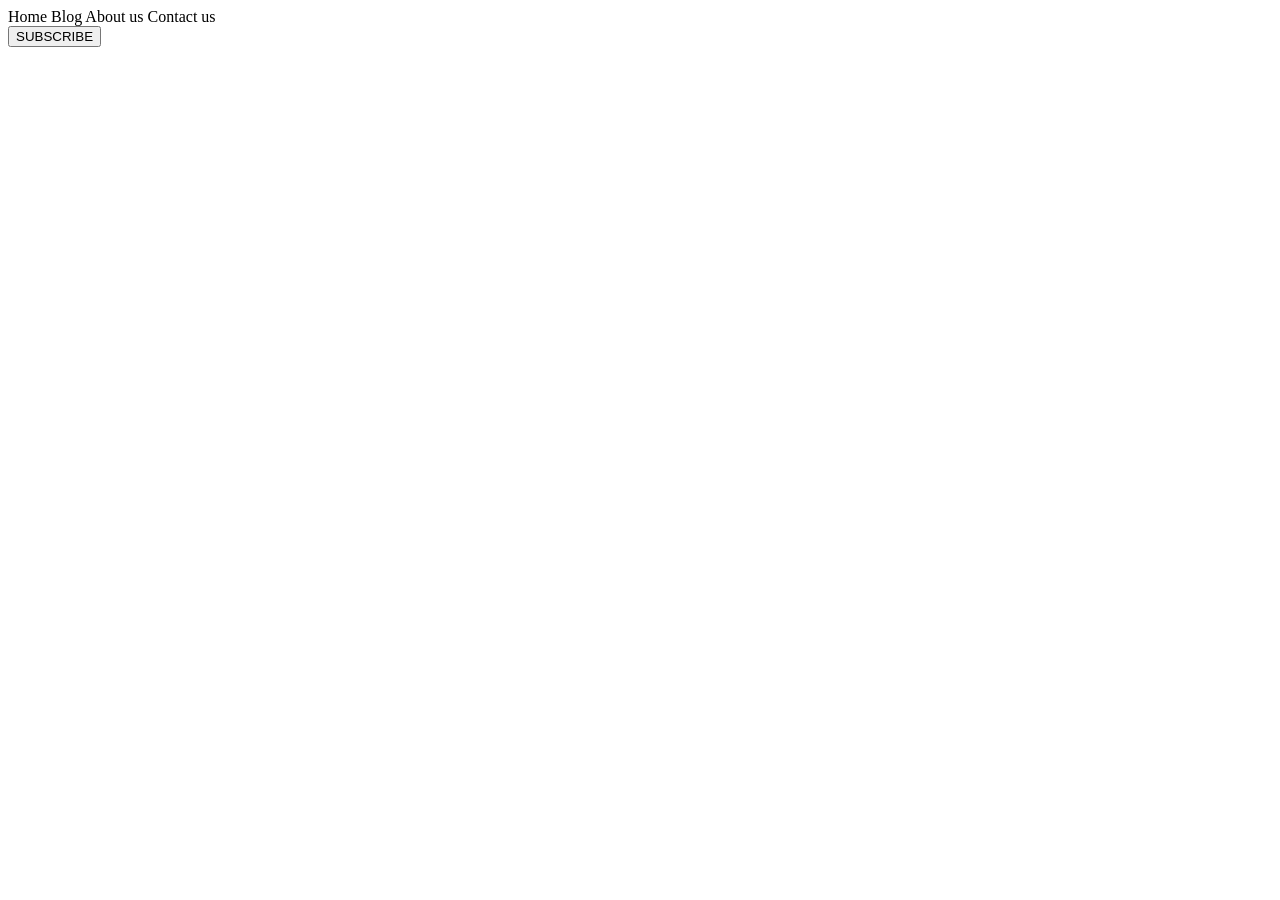
==== index.html @ b39f60d1 "add header" ====
<!DOCTYPE html>
<html lang="en">
<head>
    <meta charset="UTF-8">
    <meta name="viewport" content="width=device-width, initial-scale=1.0">
    <title>STORE</title>
    <link rel="stylesheet" href="css/style.css">
    <link rel="preconnect" href="https://fonts.googleapis.com">
    <link rel="preconnect" href="https://fonts.gstatic.com" crossorigin>
    <link href="https://fonts.googleapis.com/css2?family=Inter:ital,opsz,wght@0,14..32,100..900;1,14..32,100..900&family=Jost:ital,wght@0,100..900;1,100..900&display=swap" rel="stylesheet">

    <link rel="preconnect" href="https://fonts.googleapis.com">
<link rel="preconnect" href="https://fonts.gstatic.com" crossorigin>
<link href="https://fonts.googleapis.com/css2?family=Inter:ital,opsz,wght@0,14..32,100..900;1,14..32,100..900&family=Jost:ital,wght@0,100..900;1,100..900&family=Sen:wght@400..800&display=swap" rel="stylesheet">
</head>
<body>
    <div class="container">
        <div class="header">
            <a class="logo"></a>
            <div class="link-list">
                <a class="Home">Home</a>
                <a class="Blog">Blog</a>
                <a class="about-US">About us</a>
                <a class="Contact-US">Contact us</a>
            </div>
            <button class="btn_subscribe">SUBSCRIBE</button>
        </div>
    </div>
</body>
</html>
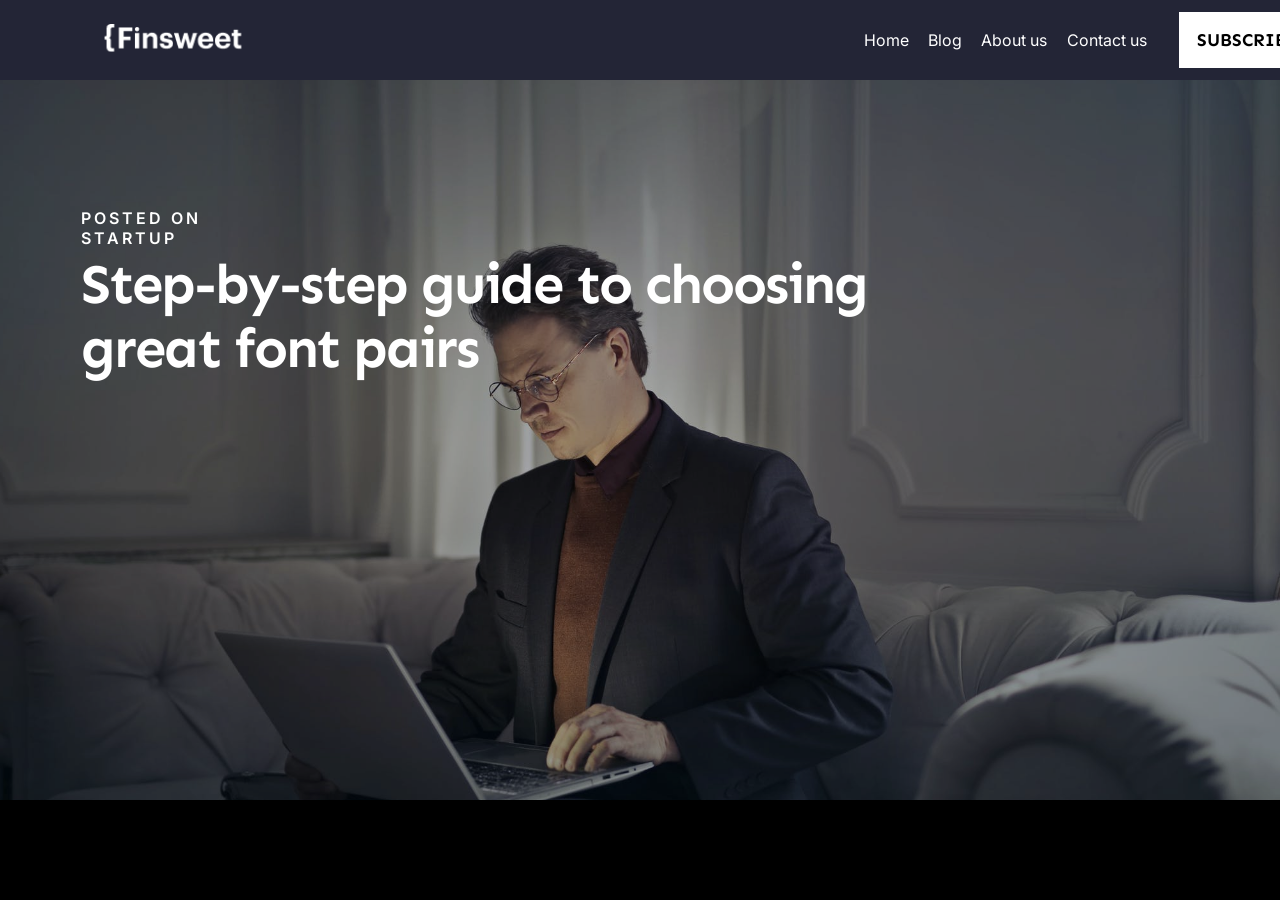
==== commit f8d4faef: "correct hero info" ====
--- a/index.html
+++ b/index.html
@@ -7,23 +7,34 @@
     <link rel="stylesheet" href="css/style.css">
     <link rel="preconnect" href="https://fonts.googleapis.com">
     <link rel="preconnect" href="https://fonts.gstatic.com" crossorigin>
-    <link href="https://fonts.googleapis.com/css2?family=Inter:ital,opsz,wght@0,14..32,100..900;1,14..32,100..900&family=Jost:ital,wght@0,100..900;1,100..900&display=swap" rel="stylesheet">
+    <link href="https://fonts.googleapis.com/css2?family=Inter:ital,opsz,wght@0,14..32,100..900;1,14..32,100..900&family=Jost:ital,wght@0,100..900;1,100..900&display=swap&family=Sen:wght@400..800&display=swap"" rel="stylesheet">
 
     <link rel="preconnect" href="https://fonts.googleapis.com">
 <link rel="preconnect" href="https://fonts.gstatic.com" crossorigin>
-<link href="https://fonts.googleapis.com/css2?family=Inter:ital,opsz,wght@0,14..32,100..900;1,14..32,100..900&family=Jost:ital,wght@0,100..900;1,100..900&family=Sen:wght@400..800&display=swap" rel="stylesheet">
 </head>
 <body>
     <div class="container">
         <div class="header">
-            <a class="logo"></a>
-            <div class="link-list">
+            <div class="logo">
+                <svg width="140" height="28.35" xmlns="http://www.w3.org/2000/svg">
+                    <image href="logo/Logo.png" x="0" y="0" width="140" height="28.35" />
+                </svg>
+            </div>
+            <nav class="link-list">
                 <a class="Home">Home</a>
                 <a class="Blog">Blog</a>
                 <a class="about-US">About us</a>
                 <a class="Contact-US">Contact us</a>
+            </nav>
+            <button class="btn_subscribe">SUBSCRIBE</button>
+        </div>
+
+        <div class="phone_hero_info">
+            <img src="logo/6da6c3e50ef0427f95f95d6c279b57dcfb8178ef.png" alt="Hero Image">
+            <div class="hero">
+                <span class="posted_on_startup">Posted on startup</span>
+                <h1 class="Step-by-step">Step-by-step guide to choosing <br>great font pairs</h1>
             </div>
-            <button class="btn_subscribe">SUBSCRIBE</button>
         </div>
     </div>
 </body>
--- a/css/style.css
+++ b/css/style.css
@@ -0,0 +1,137 @@
+body {
+    position: relative;
+    margin: 0;
+    background-color: black;
+}
+
+.container {
+    display: flex;
+    justify-content: center; 
+    align-items: center;  
+    flex-direction: column;
+}
+.header {
+    width: 100%;        
+    max-width: 1440px;   
+    height: 80px;
+    background-color: #232536;
+    display: flex;
+    justify-content: space-between; 
+    align-items: center;
+    padding: 0 20px;
+    box-sizing: border-box;
+}
+
+.link-list {
+    margin-left: 621px;
+    display: flex;       
+    align-items: center;
+}
+
+.link-list a {
+
+    color: white;
+    text-decoration: none;
+    margin-right: 1.5vw;
+    white-space: nowrap;
+
+    font-family: Inter, sans-serif;
+    font-weight: 400;
+    font-size: 16px;
+    line-height: 28px;
+    letter-spacing: 0px;
+    vertical-align: middle;
+
+}
+
+.link-list a:last-child {
+    margin-right: 32px; 
+}
+
+.btn_subscribe {
+    width: 179px;
+    height: 56px;
+    padding-top: 16px;
+    padding-right: 48px;
+    padding-bottom: 16px;
+    padding-left: 48px;
+    margin-right: 80px ;
+    
+    font-family: "Sen";
+    font-weight: 700;
+    font-size: 18px;
+    line-height: 24px;
+    letter-spacing: 0px;
+    vertical-align: middle;
+
+    background-color: #FFFFFF;
+    border: 0px;
+    box-sizing: border-box;
+
+    display: flex;
+    align-items: center;
+    justify-content: center;
+    padding: 0.5em 1em;   /* Относительные отступы */
+}
+
+.logo {
+    margin-left: 83px;
+}
+
+.phone_hero_info {
+    width: 100%;
+    max-width: 1440px;
+    height: 720px;       
+    position: relative;
+}
+
+.phone_hero_info img {
+    width: 100%;
+    height: 100%;
+    object-fit: cover;
+    transform: scaleX(-1);
+    filter: brightness(0.7);
+}
+
+.hero {
+    position: absolute;
+    top: 0;
+    left: 0;
+    width: 100%;
+    height: 100%;
+}
+
+.posted_on_startup {
+    font-family: Inter, sans-serif;
+    color: white;
+    font-size: 24px;
+    margin-left: 81px;
+    position: absolute;
+    top: 128px;
+    height: 20px;
+    width: 222px;
+
+    font-family: Inter;
+    font-weight: 600;
+    font-size: 16px;
+    line-height: 20px;
+    letter-spacing: 3px;
+    text-transform: uppercase;
+
+}
+
+.Step-by-step {
+    font-family: Sen, sans-serif;
+    font-weight: 700;
+    font-size: 56px;
+    line-height: 64px;
+    letter-spacing: -2px;    
+    color: #FFFFFF;
+    width: 803px;
+    height: 128px;
+    
+    position: absolute;
+    margin-top: 172px;
+    left: 81px;
+
+}
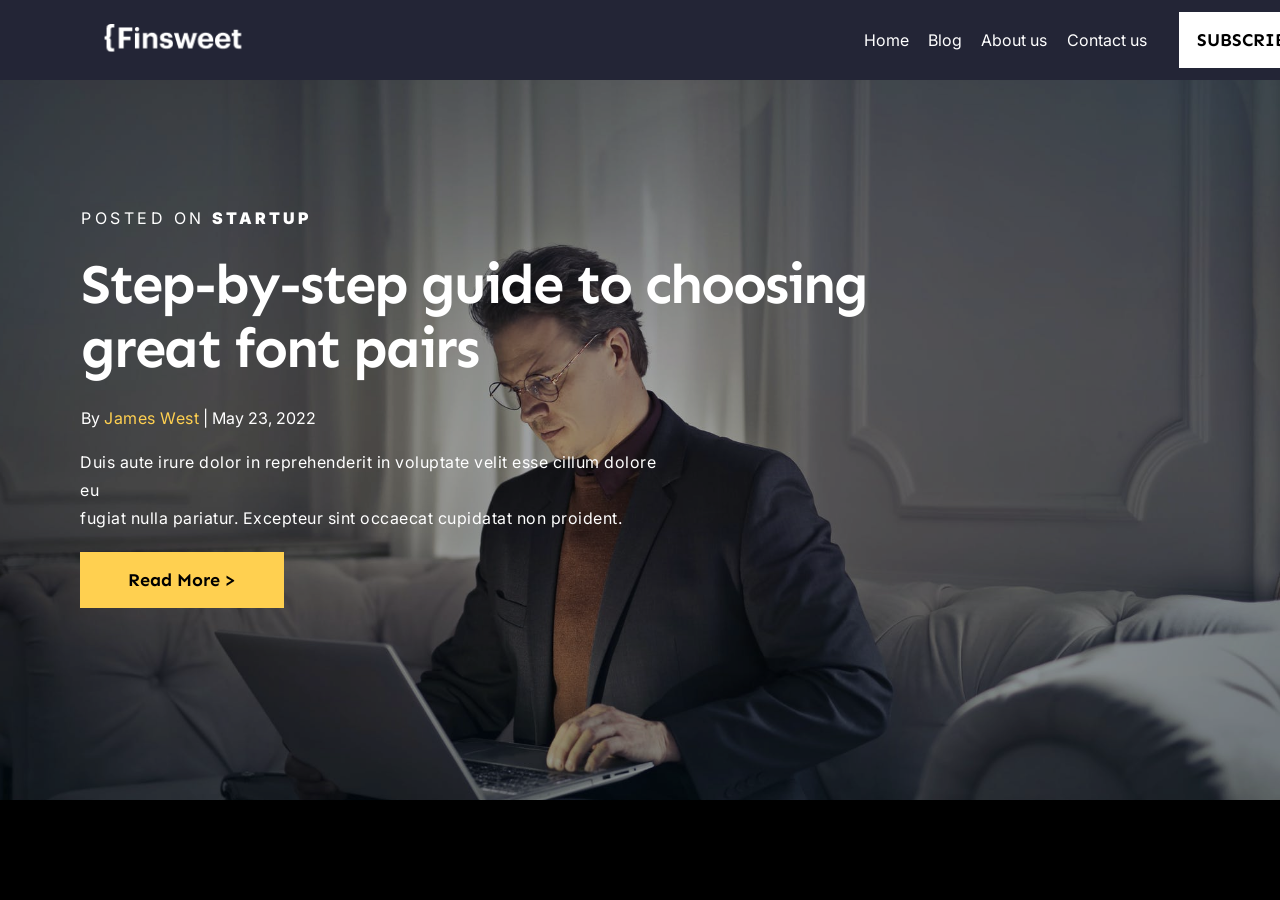
==== commit 12dc5ad6: "done phone_hero_info" ====
--- a/index.html
+++ b/index.html
@@ -32,8 +32,11 @@
         <div class="phone_hero_info">
             <img src="logo/6da6c3e50ef0427f95f95d6c279b57dcfb8178ef.png" alt="Hero Image">
             <div class="hero">
-                <span class="posted_on_startup">Posted on startup</span>
+                <span class="posted_on_startup">Posted on <span class="startup">startup</span></span>
                 <h1 class="Step-by-step">Step-by-step guide to choosing <br>great font pairs</h1>
+                <span class="by_james">By <span class="West">James West</span>   |   May 23, 2022 </span>
+                <span class="Duis">Duis aute irure dolor in reprehenderit in voluptate velit esse cillum dolore eu<br> fugiat nulla pariatur. Excepteur sint occaecat cupidatat non proident.</span>
+                <buttone class="read_more">Read More ></button>
             </div>
         </div>
     </div>
--- a/css/style.css
+++ b/css/style.css
@@ -109,15 +109,14 @@
     position: absolute;
     top: 128px;
     height: 20px;
-    width: 222px;
-
-    font-family: Inter;
-    font-weight: 600;
+    width: 250px;
+
+    font-family: Inter;
+    font-weight: 400;
     font-size: 16px;
     line-height: 20px;
-    letter-spacing: 3px;
+    letter-spacing: 3.5px;
     text-transform: uppercase;
-
 }
 
 .Step-by-step {
@@ -133,5 +132,77 @@
     position: absolute;
     margin-top: 172px;
     left: 81px;
-
-}+}
+
+.by_james {
+    color:#FFFFFF;
+    position: absolute;
+    width: 243px;
+    height: 28px;
+    margin-top: 324px; 
+    left: 81px;
+
+    font-family: Inter;
+    font-weight: 400;
+    font-size: 16px;
+    line-height: 28px;
+    letter-spacing: 0px;
+}
+
+.Duis {
+    color: #FFFFFF;
+    position: absolute;
+    width: 599px;
+    height: 56px;
+    margin-top: 368px;
+    left: 80px;
+
+    font-family: Inter, sans-serif;
+    font-weight: 400;
+    font-size: 16px;
+    line-height: 28px;
+    letter-spacing: 0.5px;
+}
+
+.West {
+    color: #FFD050;
+    font-family: Inter;
+    font-weight: 400;
+    font-size: 16px;
+    line-height: 28px;
+    letter-spacing: 0px;
+    letter-spacing: 0.5px;
+}
+
+.startup {
+    font-family: Inter;
+    font-weight: 900;
+    font-size: 16px;
+    line-height: 20px;
+    letter-spacing: 3px;
+    text-transform: uppercase;
+
+}
+
+.read_more {
+    background-color: #FFD050;
+    position: absolute;
+    width: 204;
+    height: 56;
+    margin-top: 472px;
+    left: 80px;
+    padding-top: 16px;
+    padding-right: 48px;
+    padding-bottom: 16px;
+    padding-left: 48px;
+    gap: 12px;
+
+    font-family: Sen;
+     font-weight: 700;
+    font-size: 18px;
+    line-height: 24px;
+    letter-spacing: 0px;
+    vertical-align: middle;
+
+}
+
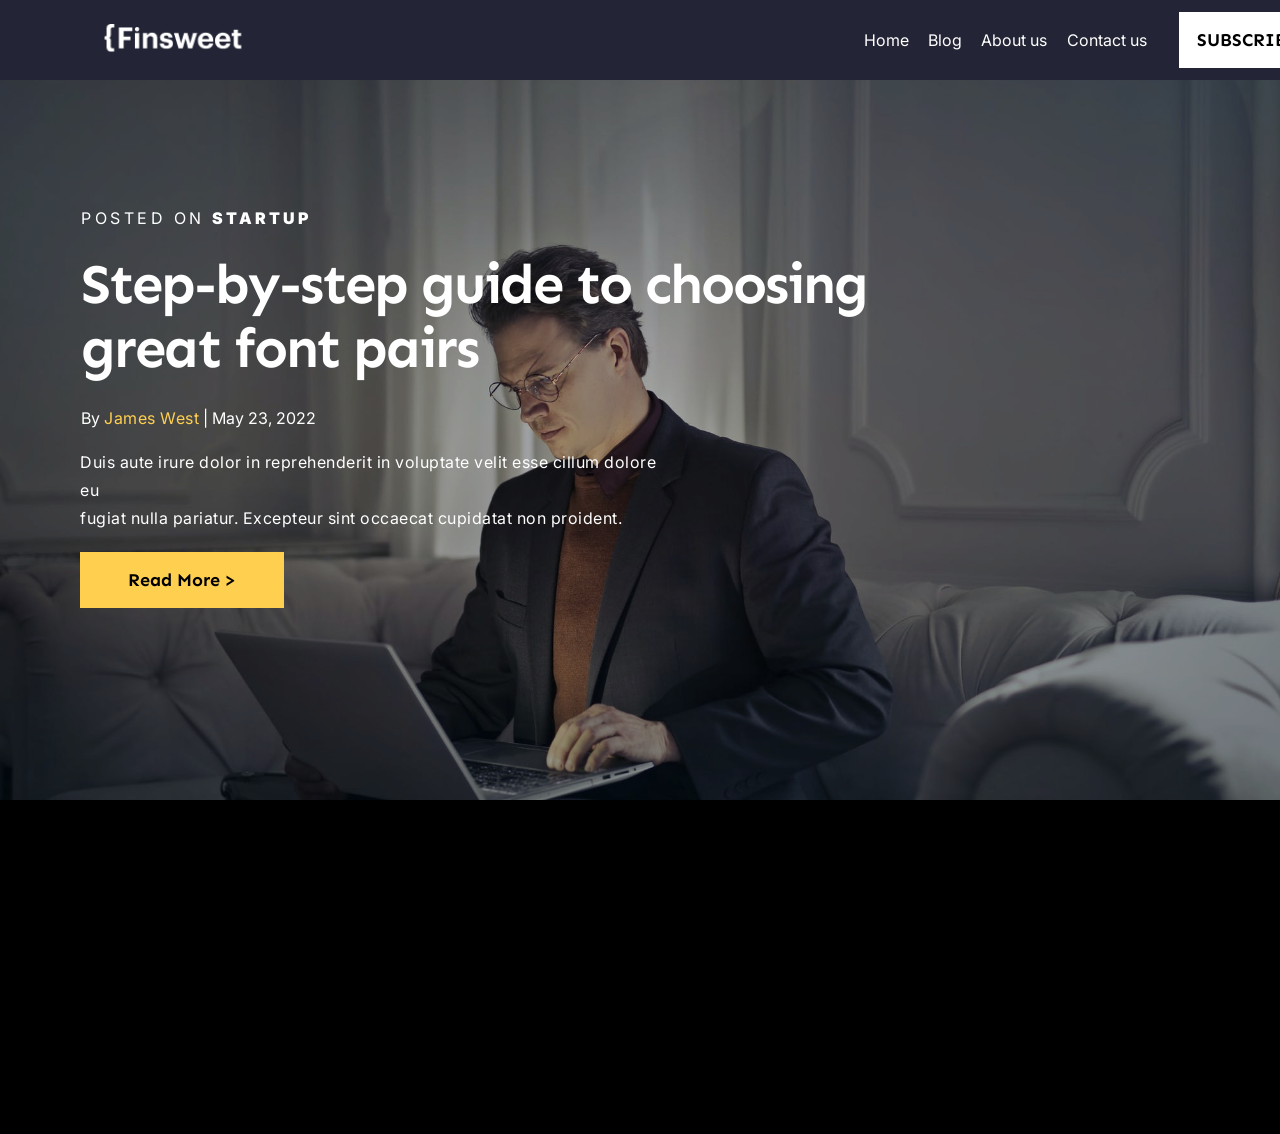
==== commit a03950e6: "add featured posts&about us" ====
--- a/index.html
+++ b/index.html
@@ -39,6 +39,80 @@
                 <buttone class="read_more">Read More ></button>
             </div>
         </div>
+
+        <div class="Featured_Posts">
+                <span class="Featured_Post_text">Featured Post</span>
+            <div class="Featured_Post">
+                    <div class="post_wrapper">
+                        <img src="https://cdn.corenexis.com/i/d/ma6/lPBelS.png?token=943c51eca39029cbfba02bd855ce7009" alt="">
+                        <span class="by_john">By <span class="John">John Doe</span> |  May 23, 2022</span>
+                        <span class="lorem"> Lorem ipsum dolor sit amet, consectetur adipiscing elit, sed do eiusmod tempor. </span>
+                        <span class="Duis_aute">Duis aute irure dolor in reprehenderit in voluptate velit esse cillum dolore eu fugiat nulla pariatur. Excepteur sint occaecat cupidatat non proident.</span>
+                        <buttone class="read_more1">Read More ></button>
+                    </div>
+            </div>
+            <div class="All_Posts">
+                <span class="All_Post1">All Posts</span>
+                <span class="view_all">View All</span>
+                <div class="item">
+                    <span class="by_john_deo">By <span class="John_deo">John Deo</span>   l   Aug 23, 2021 </span>
+                    <span class="John_deo_info">8 Figma design systems that you can download for free today.</span>
+                </div>
+                <div class="item1">
+                    <span class="by_john_deo">By <span class="John_deo">John Deo</span>   l   Aug 23, 2021 </span>
+                    <span class="John_deo_info">8 Figma design systems that you can download for free today.</span>
+                </div>
+                <div class="item2">
+                    <span class="by_john_deo">By <span class="John_deo">John Deo</span>   l   Aug 23, 2021 </span>
+                    <span class="John_deo_info">8 Figma design systems that you can download for free today.</span>
+                </div>
+                <div class="item3">
+                    <span class="by_john_deo">By <span class="John_deo">John Deo</span>   l   Aug 23, 2021 </span>
+                    <span class="John_deo_info">8 Figma design systems that you can download for free today.</span>
+                </div>
+            </div>
+        </div>
+
+        <div class="About_us_our_mission">
+            <div class="box_info">
+                <div class="shape"></div>
+                <div class="shape1"></div>
+                <div class="background">
+                    <div class="about-us">
+                        <p class="about_us_info">ABOUT US</p>
+                        <span class="more_info_about">We are a community of content writers who share their learnings</span>
+                        <span class="info_about">Lorem ipsum dolor sit amet, consectetur adipiscing elit, sed do eiusmod tempor incididunt ut labore et dolore magna aliqua.</span>
+                        <span class="read_us">Read More ></span>
+                    </div>
+                    <div class="our_mission">
+                        <p class="our_mission_info">Our mision</p>
+                        <span class="more_info_our_mission">Creating valuable content for creatives all around the world</span>
+                        <span class="info_our_mission">Lorem ipsum dolor sit amet, consectetur adipiscing elit, sed do eiusmod tempor incididunt ut labore et dolore magna aliqua. Ut enim ad minim veniam, quis nostrud exercitation ullamco laboris nisi ut aliquip ex ea commodo consequat.</span>
+                    </div>
+                </div>
+            </div>
+        </div>
+
+        <div class="Choose_catagory">
+            <div class="info_catagory">
+                <span class="choose_a_catagory">Choose A Catagory</span>
+            </div>
+            <div class="catagory">
+                <div class="Item">
+
+                </div>
+                <div class="Item1">
+
+                </div>
+                <div class="Item2">
+
+                </div>
+                <div class="Item3">
+
+                </div>
+
+            </div>
+        </div>
     </div>
 </body>
 </html>
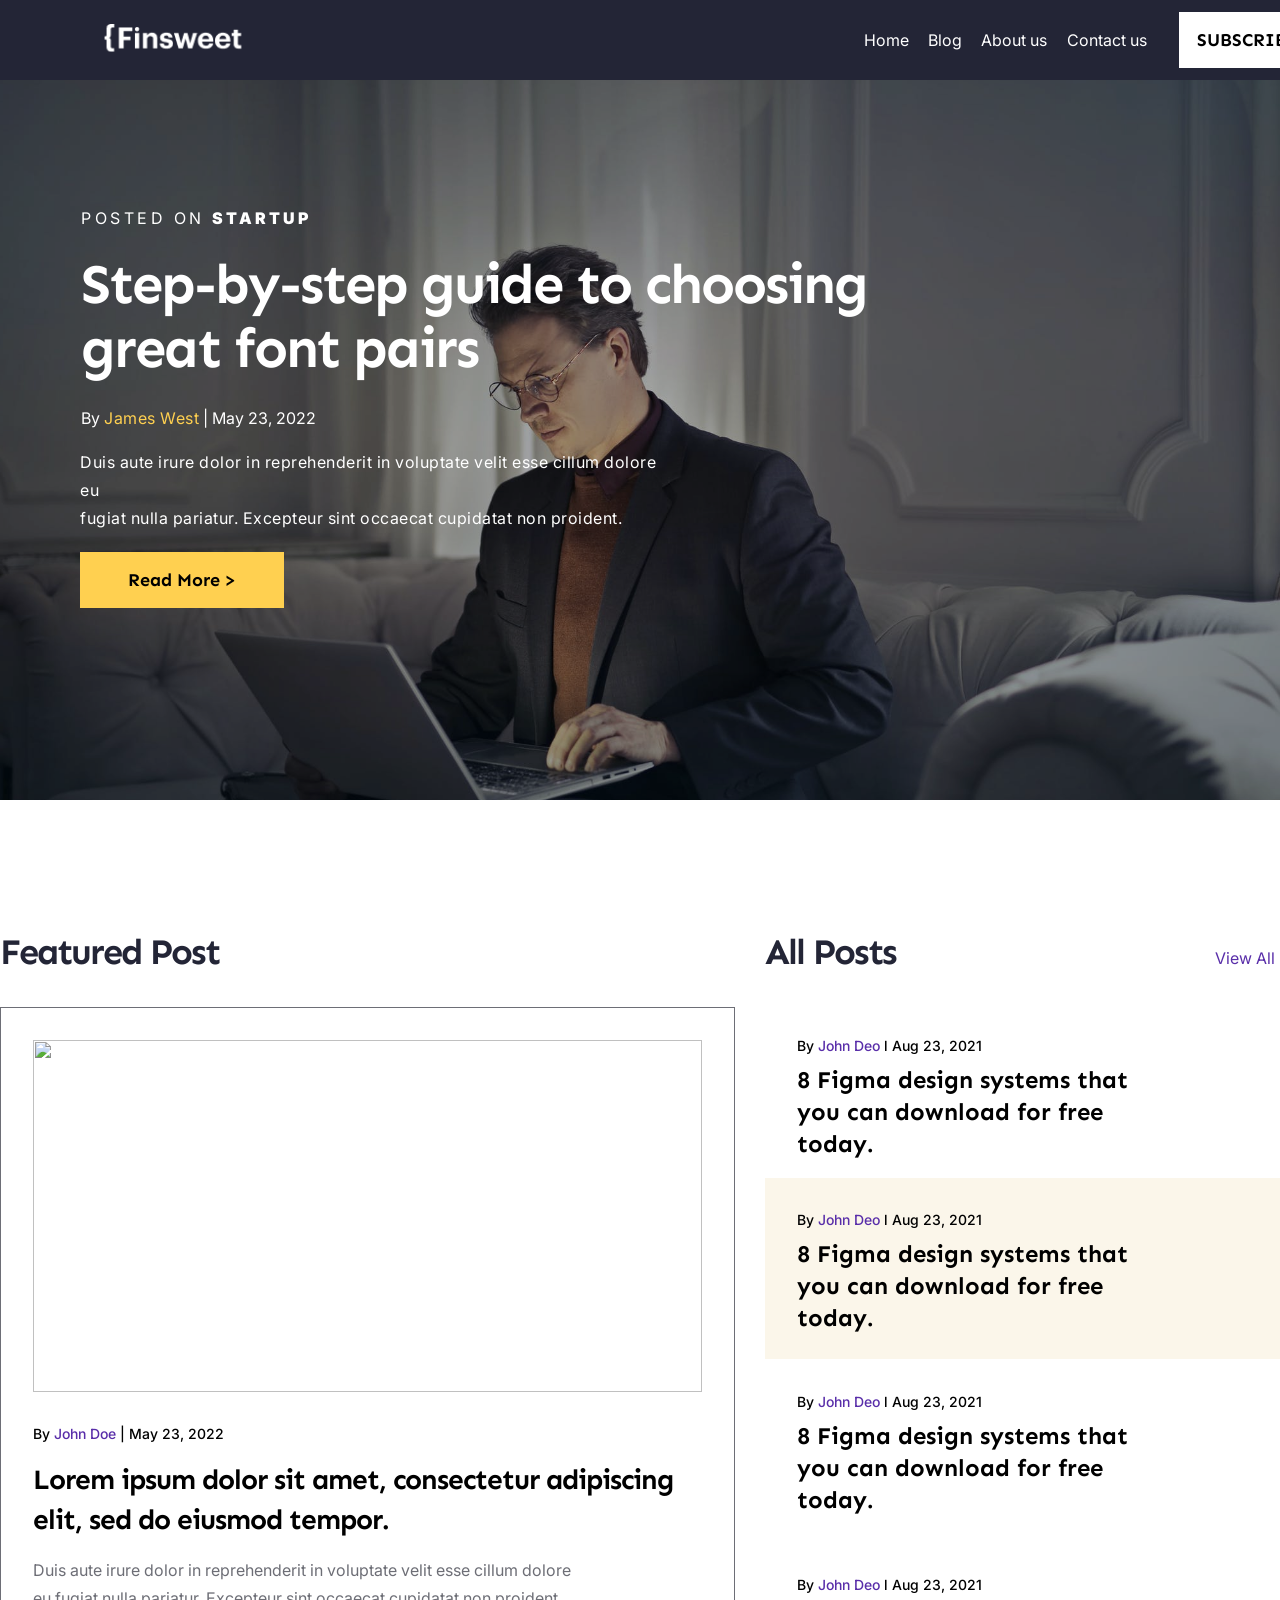
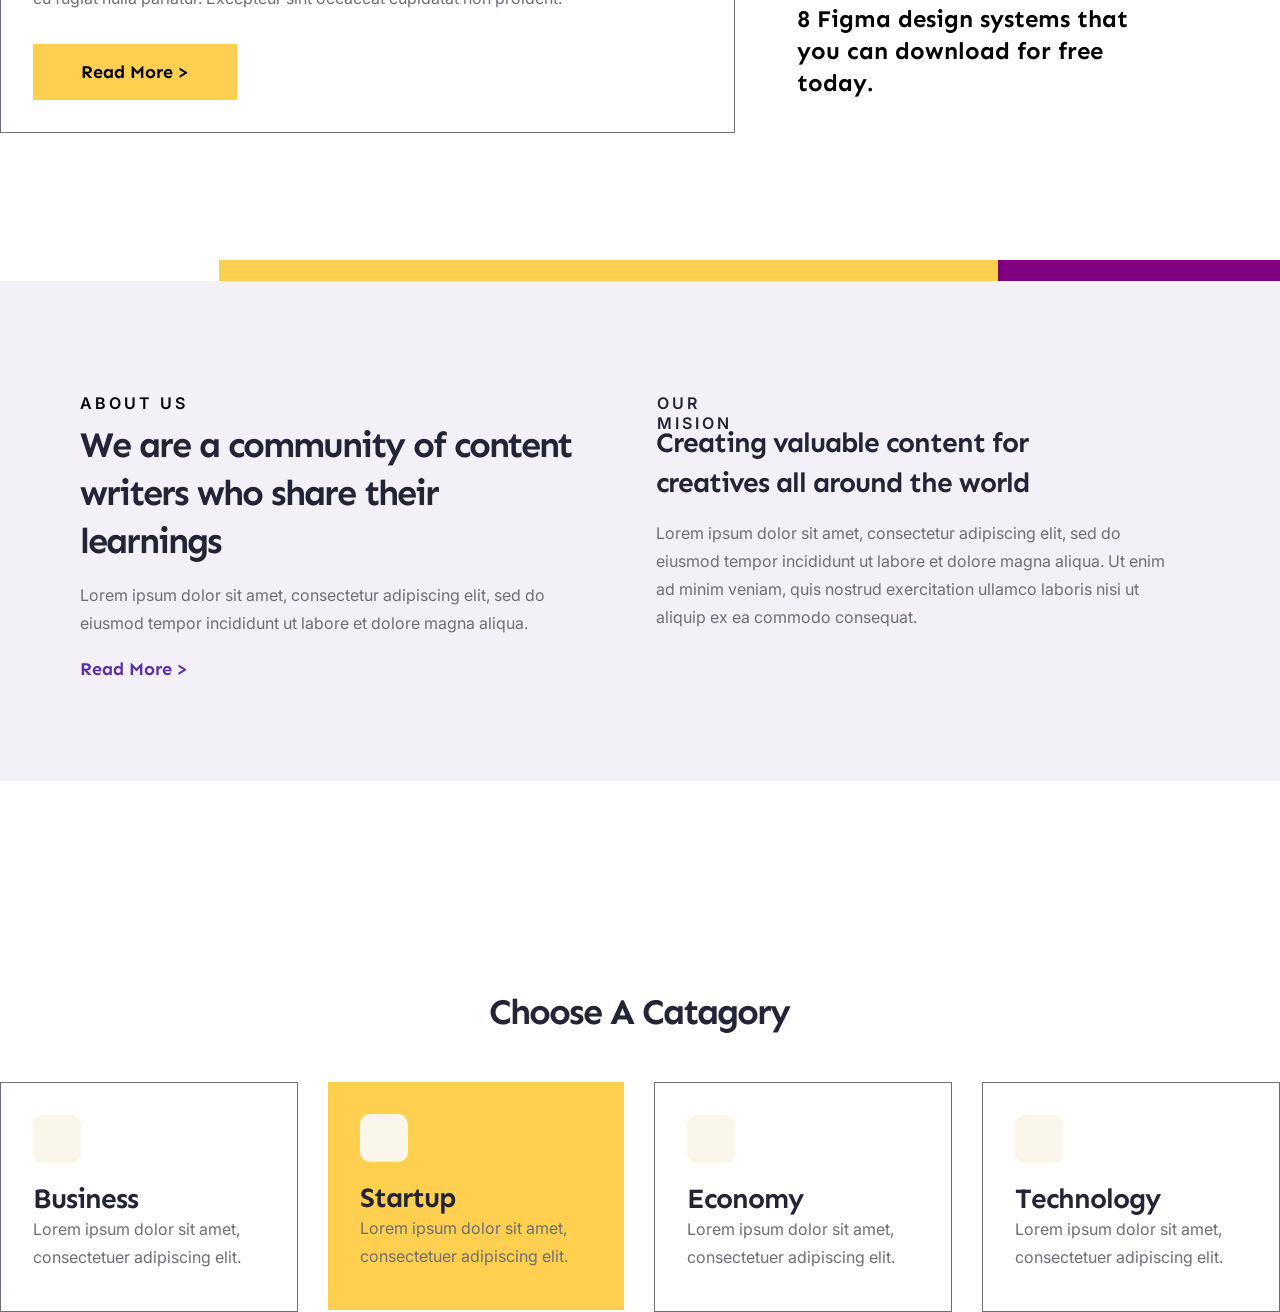
==== commit 2cc82132: "add choose catagory" ====
--- a/index.html
+++ b/index.html
@@ -99,16 +99,32 @@
             </div>
             <div class="catagory">
                 <div class="Item">
-
+                    <div class="icon_Item">
+                        <img src="logo/Vector1.png" class="Vector1" alt="">
+                        <img src="logo/Vector.png" class="Vector" alt="">
+                    </div>
+                    <p class="Business">Business</p>
+                    <span class="info_for_Business">Lorem ipsum dolor sit amet, consectetuer adipiscing elit.</span>
                 </div>
                 <div class="Item1">
+                    <div class="icon_Item1">
 
+                    </div>
+                    <p class="Startup">Startup</p>
+                    <span class="info_for_Startup">Lorem ipsum dolor sit amet, consectetuer adipiscing elit.</span>
                 </div>
                 <div class="Item2">
+                    <div class="icon_Item2">
+                    </div>
+                    <P class="Economy">Economy</P>
+                    <span class="info_for_economy">Lorem ipsum dolor sit amet, consectetuer adipiscing elit.</span>
 
                 </div>
                 <div class="Item3">
-
+                    <div class="icon_Item3">
+                    </div>
+                    <p class="Technology">Technology</p>
+                    <span class="info_for_Technology">Lorem ipsum dolor sit amet, consectetuer adipiscing elit.</span>
                 </div>
 
             </div>
--- a/css/style.css
+++ b/css/style.css
@@ -1,7 +1,7 @@
 body {
     position: relative;
     margin: 0;
-    background-color: black;
+    /* background-color: black; */
 }
 
 .container {
@@ -203,6 +203,504 @@
     line-height: 24px;
     letter-spacing: 0px;
     vertical-align: middle;
-
-}
-
+}
+
+.Featured_Posts {
+    background-color: #FFFFFF;
+    position: relative;
+    width: 1282px; 
+    height: 804px; 
+    margin: 128px auto; 
+
+}
+
+.Featured_Post_text {
+    position: absolute;
+    width: 223px;
+    height: 48px;
+
+    font-family: Sen;
+    font-weight: 700;
+    font-size: 36px;
+    line-height: 48px;
+    letter-spacing: -2px;
+
+    color: #232536;
+}
+
+
+.post_wrapper {
+    position: absolute;
+    width: 733px;
+    height: 724px;
+    margin-top: 79px;
+    border-width: 1px;
+    border: 1px solid #6D6E76
+}
+
+.post_wrapper img {
+    position: absolute;
+    width: 669px;
+    height: 352px;
+    top: 32px;
+    left: 32px
+}
+
+.by_john {
+    position: absolute;
+    width: 669px;
+    height: 352px;
+    top: 416px;
+    left: 32px;
+
+    font-family: Inter;
+    font-weight: 500;
+    font-size: 14px;
+    line-height: 20px;
+    letter-spacing: 0px;
+
+}
+
+.John {
+    color: #592EA9;
+    font-family: Inter;
+    font-weight: 500;
+    font-size: 14px;
+    line-height: 20px;
+    letter-spacing: 0px;
+}
+
+.lorem {
+    position: absolute;
+    width: 669px;
+    height: 80px;
+    top: 452px;
+    left: 32px;
+    font-family: Sen;
+    font-weight: 700;
+    font-size: 28px;
+    line-height: 40px;
+    letter-spacing: -1px;
+}
+
+.Duis_aute {
+    position: absolute;
+    width: 551px;
+    height: 56px;
+    top: 548px;
+    left: 32px;
+    color: #6D6E76;
+
+    font-family: Inter;
+    font-weight: 400;
+    font-size: 16px;
+    line-height: 28px;
+    letter-spacing: 0px;
+}
+
+
+.read_more1 {
+    background-color: #FFD050;
+    position: absolute;
+    width: 204;
+    height: 56;
+    top: 636px;
+    left: 32px;
+    padding-top: 16px;
+    padding-right: 48px;
+    padding-bottom: 16px;
+    padding-left: 48px;
+    gap: 12px;
+
+    font-family: Sen;
+     font-weight: 700;
+    font-size: 18px;
+    line-height: 24px;
+    letter-spacing: 0px;
+    vertical-align: middle;
+}
+
+.All_Posts {
+    position: relative; 
+    width: 517px;
+    height: 804px;
+    left: 765px;
+}
+
+.All_Post1 {
+    position: absolute;
+    width: 133px;
+    height: 48px;
+
+
+    font-family: Sen;
+    font-weight: 700;
+    font-size: 36px;
+    line-height: 48px;
+    letter-spacing: -2px;
+    color: #232536;
+}
+
+.view_all { 
+    position: absolute;
+    width: 60px ;
+    height: 28px;
+    top: 16px;
+    left: 450px;
+    
+    font-family: Inter;
+    font-weight: 400;
+    font-size: 16px;
+    line-height: 28px;
+    letter-spacing: 0px;
+
+    color: #592EA9;
+}
+
+.item {
+    position: absolute;
+    width: 517px;
+    height: 181px;
+    top: 76px;
+    left: 0px;
+    rotate: -180 deg;
+}
+
+.by_john_deo {
+    position: absolute;
+    width: 199px;
+    height: 20px;
+    top: 32px;
+    left: 32px;
+    
+
+    font-family: Inter;
+    font-weight: 500;
+    font-size: 14px;
+    line-height: 20px;
+    letter-spacing: 0px;
+}
+
+.John_deo {
+    color: #592EA9;
+    font-family: Inter;
+    font-weight: 500;
+    font-size: 14px;
+    line-height: 20px;
+    letter-spacing: 0px;
+}    
+
+.John_deo_info {
+    position: absolute;
+    width: 369px;
+    height: 96px;
+    top: 60px;
+    left: 32px;
+
+    font-family: Sen;
+    font-weight: 700;
+    font-size: 24px;
+    line-height: 32px;
+    letter-spacing: 0px;
+}
+
+.item1 {
+    width: 517px;
+    height: 181px;
+    position: absolute;
+    top: 250px;
+    background-color: #FBF6EA;
+}
+
+.item2 {
+    width: 517px;
+    height: 181px;
+    position: absolute;
+    top: 432px;
+}
+
+.item3 {
+    width: 517px;
+    height: 181px;
+    position: absolute;
+    top: 615px;
+}
+
+.About_us_our_mission {
+    position: relative;
+    display: flex;
+    align-items: center;
+    justify-content: center;
+    height: 600px;
+}
+
+.box_info {
+    position: absolute;
+    width: 1280px;
+    height: 523px;
+    top: 0px;
+    display: flex;
+    justify-content: center;
+    align-items: center;
+}
+
+.background {
+    position: absolute;
+    width: 1280px;
+    height: 500px;
+    top: 21px;
+    background-color: #F4F0F8;
+} 
+
+.shape {
+    position: absolute;
+    background-color: #FFD050;
+    width: 843px;
+    height: 23px;
+    top: 0px;
+}
+
+.shape1 {
+    position: absolute;
+    background-color: Purple;
+    width: 282px;
+    height: 23px;    
+    top: 0px;
+    left: 998px;
+}
+
+.about_us_info {
+    width: 110px;
+    height: 20px;
+    position: absolute;
+    top: 96px;
+    left: 80px;
+
+    font-family: Inter;
+    font-weight: 600;
+    font-size: 16px;
+    line-height: 20px;
+    letter-spacing: 3px;
+    text-transform: uppercase;
+}
+
+.more_info_about {
+    width: 494px;
+    height: 144px;
+    position: absolute;
+    top: 140px;
+    left: 80px;
+
+    font-family: Sen;
+    font-weight: 700;
+    font-size: 36px;
+    line-height: 48px;
+    letter-spacing: -2px;
+
+    color: #232536;
+}
+
+.info_about {
+    width: 515px;
+    height: 56px;
+    position: absolute;
+    top: 300px;
+    left: 80px;
+
+    font-family: Inter;
+    font-weight: 400;
+    font-size: 16px;
+    line-height: 28px;
+    letter-spacing: 0px;
+    color: #6D6E76;
+
+}
+
+.read_us {
+    width: 110px;
+    height: 32px;
+    position: absolute;
+    top: 372px;
+    left: 80px;
+
+    font-family: Sen;
+    font-weight: 700;
+    font-size: 18px;
+    line-height: 32px;
+    letter-spacing: 0px;
+    vertical-align: middle;
+
+    color: #592EA9;
+}
+
+.our_mission_info {
+    width: 124px;
+    height: 20px;
+    position: absolute;
+    top: 96px;
+    left: 657px;
+
+    font-family: Inter;
+    font-weight: 600;
+    font-size: 16px;
+    line-height: 20px;
+    letter-spacing: 3px;
+    text-transform: uppercase;
+    
+    color: #232536;
+}
+
+.more_info_our_mission {
+    width: 481px;
+    height: 80px;
+    position: absolute;
+    top: 142px;
+    left: 656px;
+
+    font-family: Sen;  
+    font-weight: 700;
+    font-size: 28px;
+    line-height: 40px;
+    letter-spacing: -1px;
+
+    color: #232536;
+}
+
+.info_our_mission {
+    width: 516px;
+    height: 108.73px;
+    position: absolute;
+    top: 238px;
+    left: 656px;
+
+    font-family: Inter;
+    font-weight: 400;
+    font-size: 16px;
+    line-height: 28px;
+    letter-spacing: 0px;
+
+    color: #6D6E76;
+}
+
+.info_catagory {
+    display: flex;
+    justify-content: center;
+    align-items: center;
+}
+
+.Choose_catagory {
+    position: relative;
+    width: 1280px;
+    height: 324px;
+    margin-top: 128px;
+
+}
+
+.choose_a_catagory {
+    width: 302px;
+    height: 48px;
+    top: 0px;
+    left: 0px;
+    color: #232536;
+    font-family: Sen;
+    font-weight: 700;
+    font-size: 36px;
+    line-height: 48px;
+    letter-spacing: -2px;
+}
+
+.catagory {
+    display: flex;
+    flex-direction: row;
+    justify-content: space-between;
+    position: absolute;
+    bottom: 0px;
+    width: 100%;
+}
+
+.Item,
+.Item1,
+.Item2,
+.Item3 {
+    width: 296px;
+    height: 228px;
+    top: 2607px;
+    left: 1064px;
+    
+    border: 1px solid #6D6E76;
+
+}
+
+.catagory p {
+    width: 107px;
+    height: 40px;
+    margin-left: 32px;
+    margin-top: 16px;
+
+    
+
+    font-family: Sen;
+    font-weight: 700;
+    font-size: 28px;
+    line-height: 40px;
+    letter-spacing: -1px;
+
+    color: #232536;
+}
+
+.catagory span {
+    width: 232px;
+    height: 56px;
+    margin-left: 32px;
+    margin-top: -32px;
+
+    display: inline-block; /* Добавляем! */
+
+    font-family: Inter;
+    font-weight: 400;
+    font-size: 16px;
+    line-height: 28px;
+    letter-spacing: 0px;
+
+
+    color: #6D6E76;
+}
+
+.Item1 {
+    background-color: #FFD050;
+    border: none;
+}
+
+.icon_Item,
+.icon_Item1,
+.icon_Item2,
+.icon_Item3 {
+    width: 48px;
+    height: 48px;
+    background-color: #FBF6EA;
+    border-radius: 10px;
+
+    margin-top: 32px;
+    margin-left: 32px;
+}
+
+.icon_Item .Vector1 {
+    width: 14.501998901367188;
+    height: 23.82232093811035;
+    margin-top: 12.22px;
+    margin-left: 12px;
+    margin-bottom: 11.96px;
+    margin-right: 1px;
+
+}
+
+.icon_Item .Vector {
+    width: 14.501998901367188;
+    height: 23.82232093811035;
+    position: absolute;
+    margin-top: 21.4px;
+    left: 59.5px;
+    margin-bottom: 11.96px;
+    margin-right: 12px;
+
+}
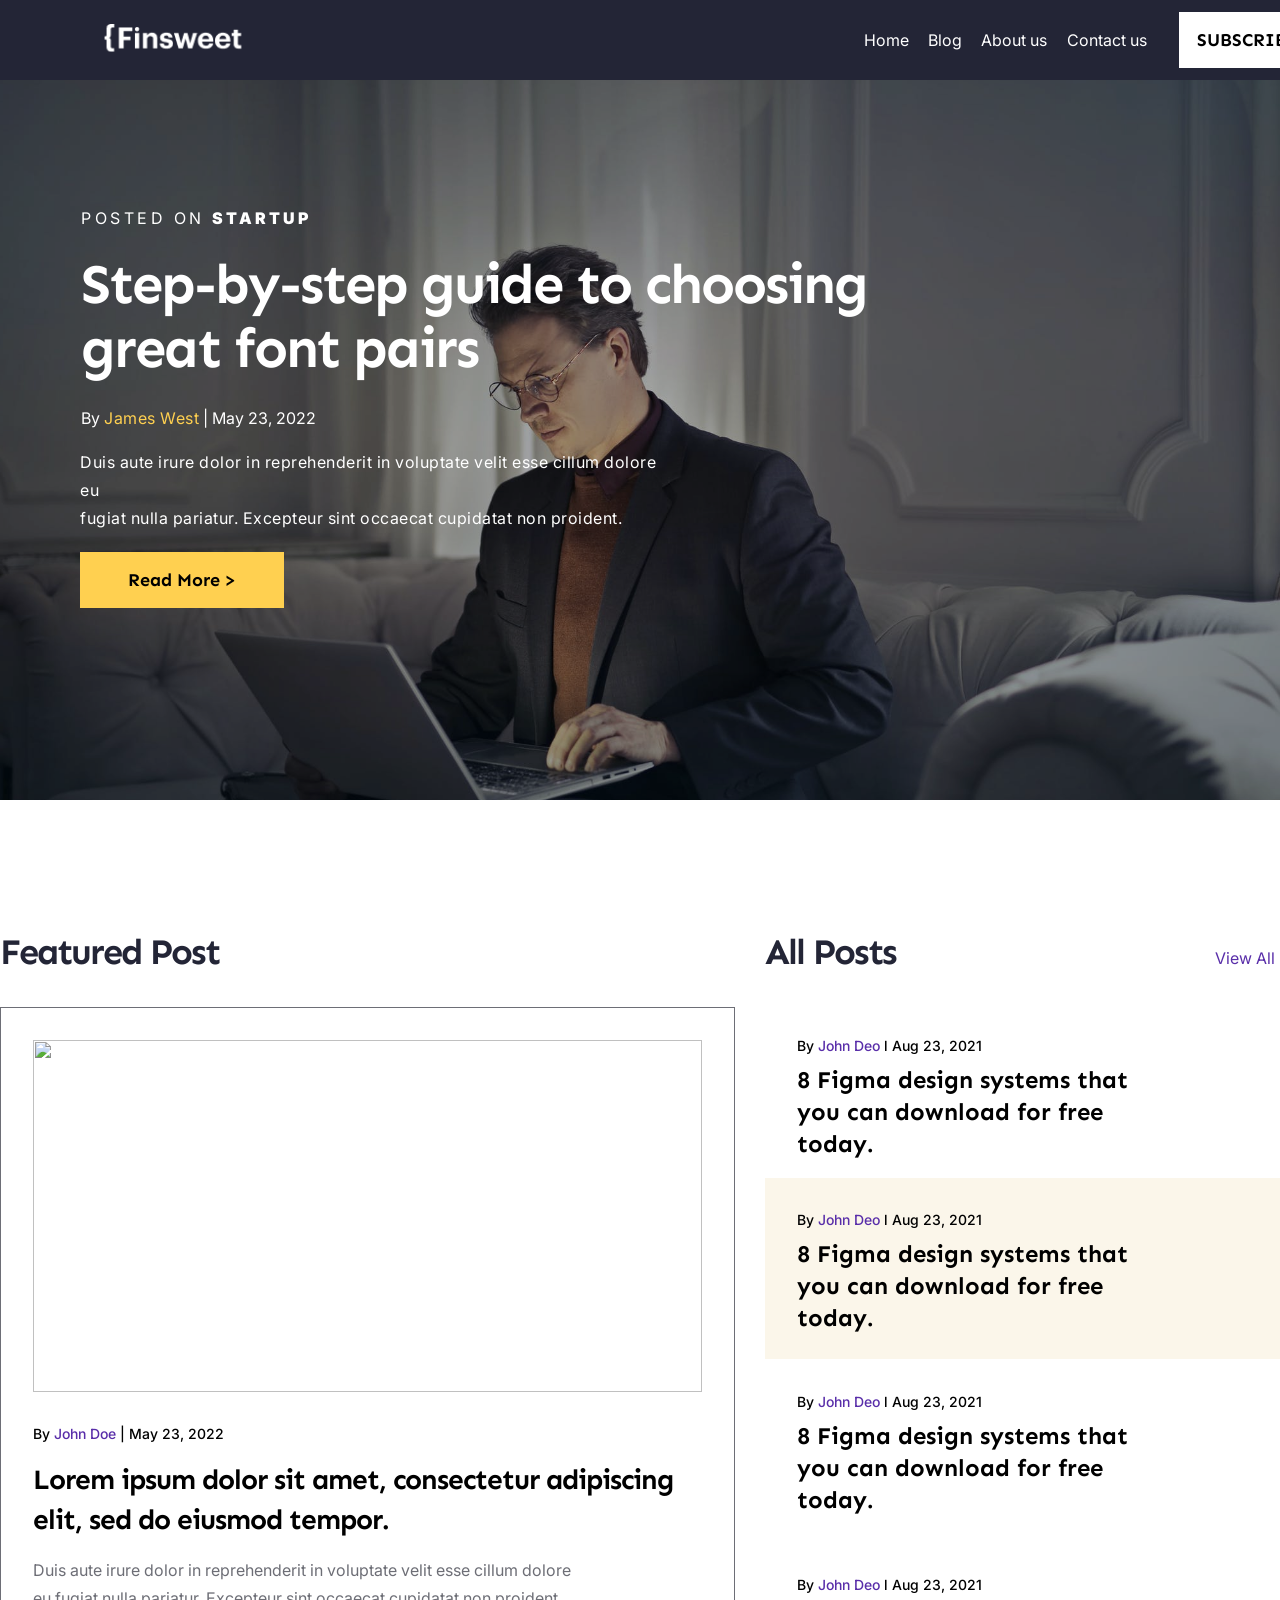
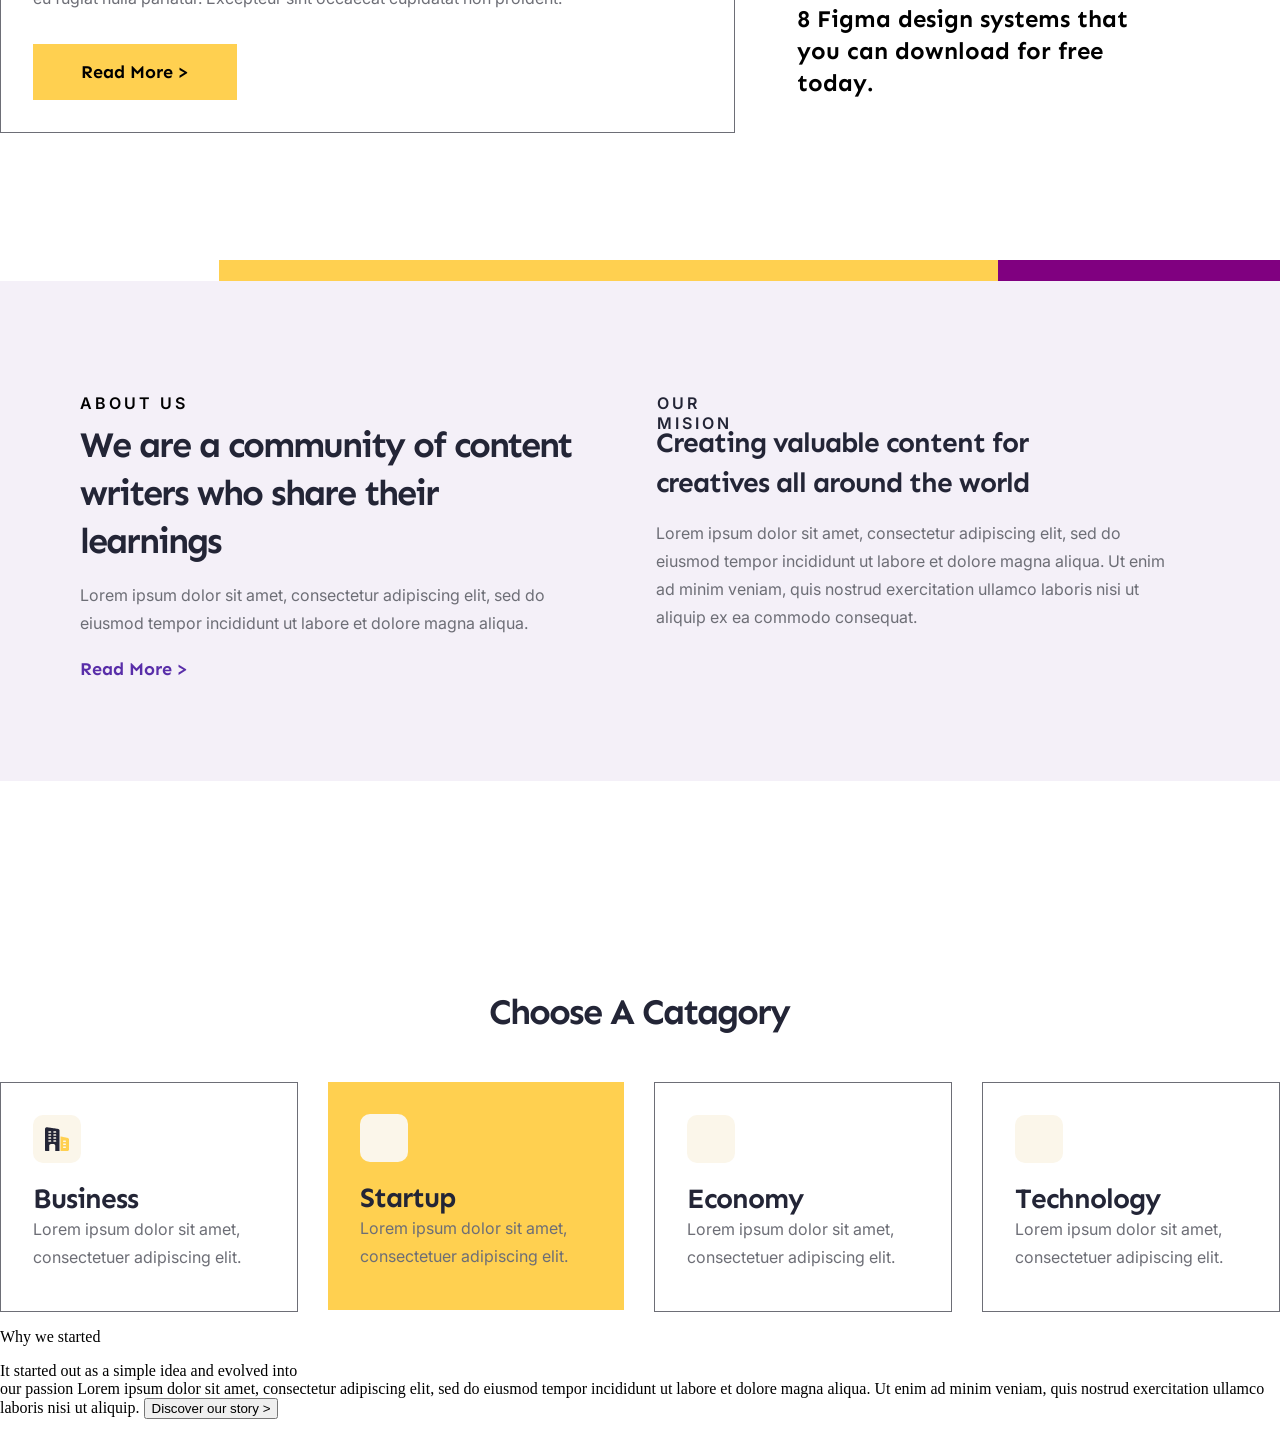
==== commit d6c7a73f: "add special posts" ====
--- a/index.html
+++ b/index.html
@@ -129,6 +129,17 @@
 
             </div>
         </div>
+
+        <div class="Special_Posts">
+            <div class="Special_Content">
+                <p class="Why_we_started">Why we started </p>
+                <span class="It_started">It started out as a simple idea and evolved into <br> our passion</span>
+                <span class="info_special_content">Lorem ipsum dolor sit amet, consectetur adipiscing elit, sed do eiusmod tempor incididunt ut labore et dolore magna aliqua. Ut enim ad minim veniam, quis nostrud exercitation ullamco laboris nisi ut aliquip.</span>
+                <button class="discover_our_story">Discover our story ></button>
+            </div>
+            <img src="logo/9b1ae821ce4666853a588ecefa1d1add86d0a4da.png" alt="">
+
+        </div>
     </div>
 </body>
 </html>
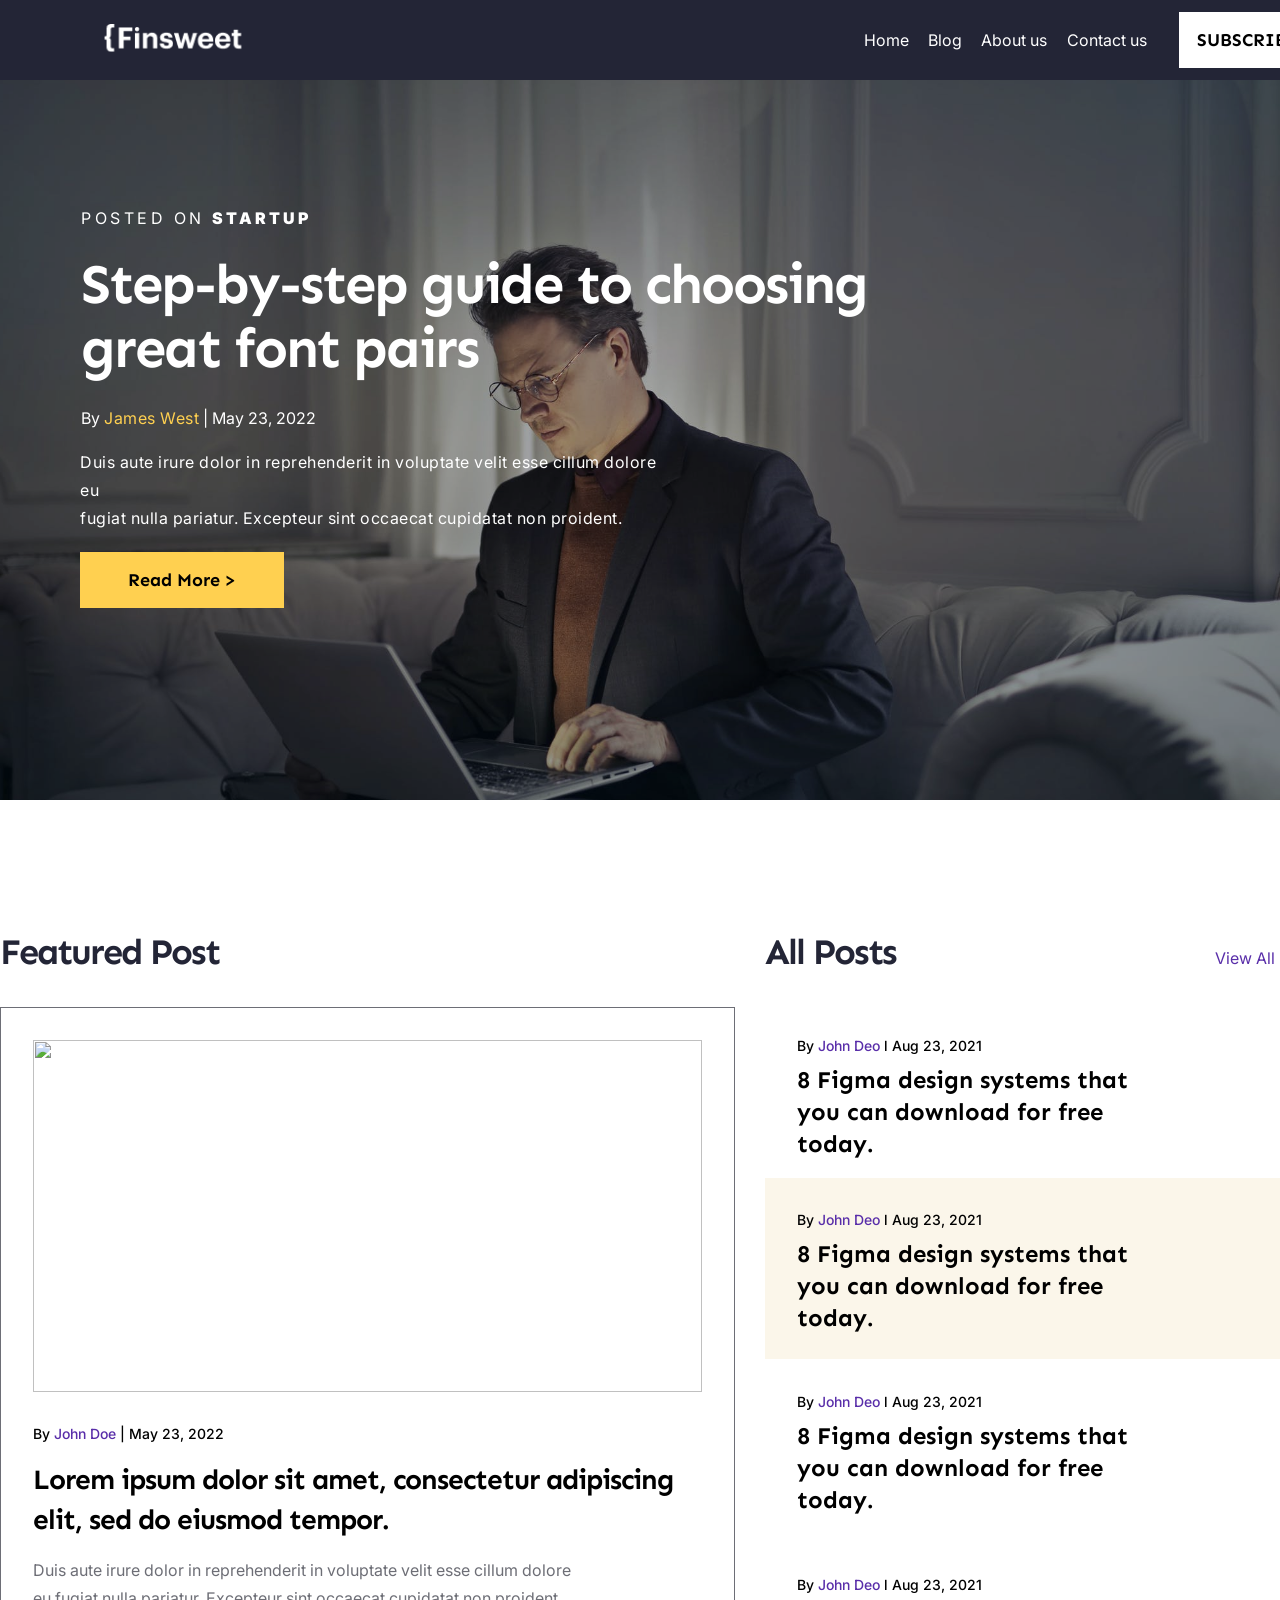
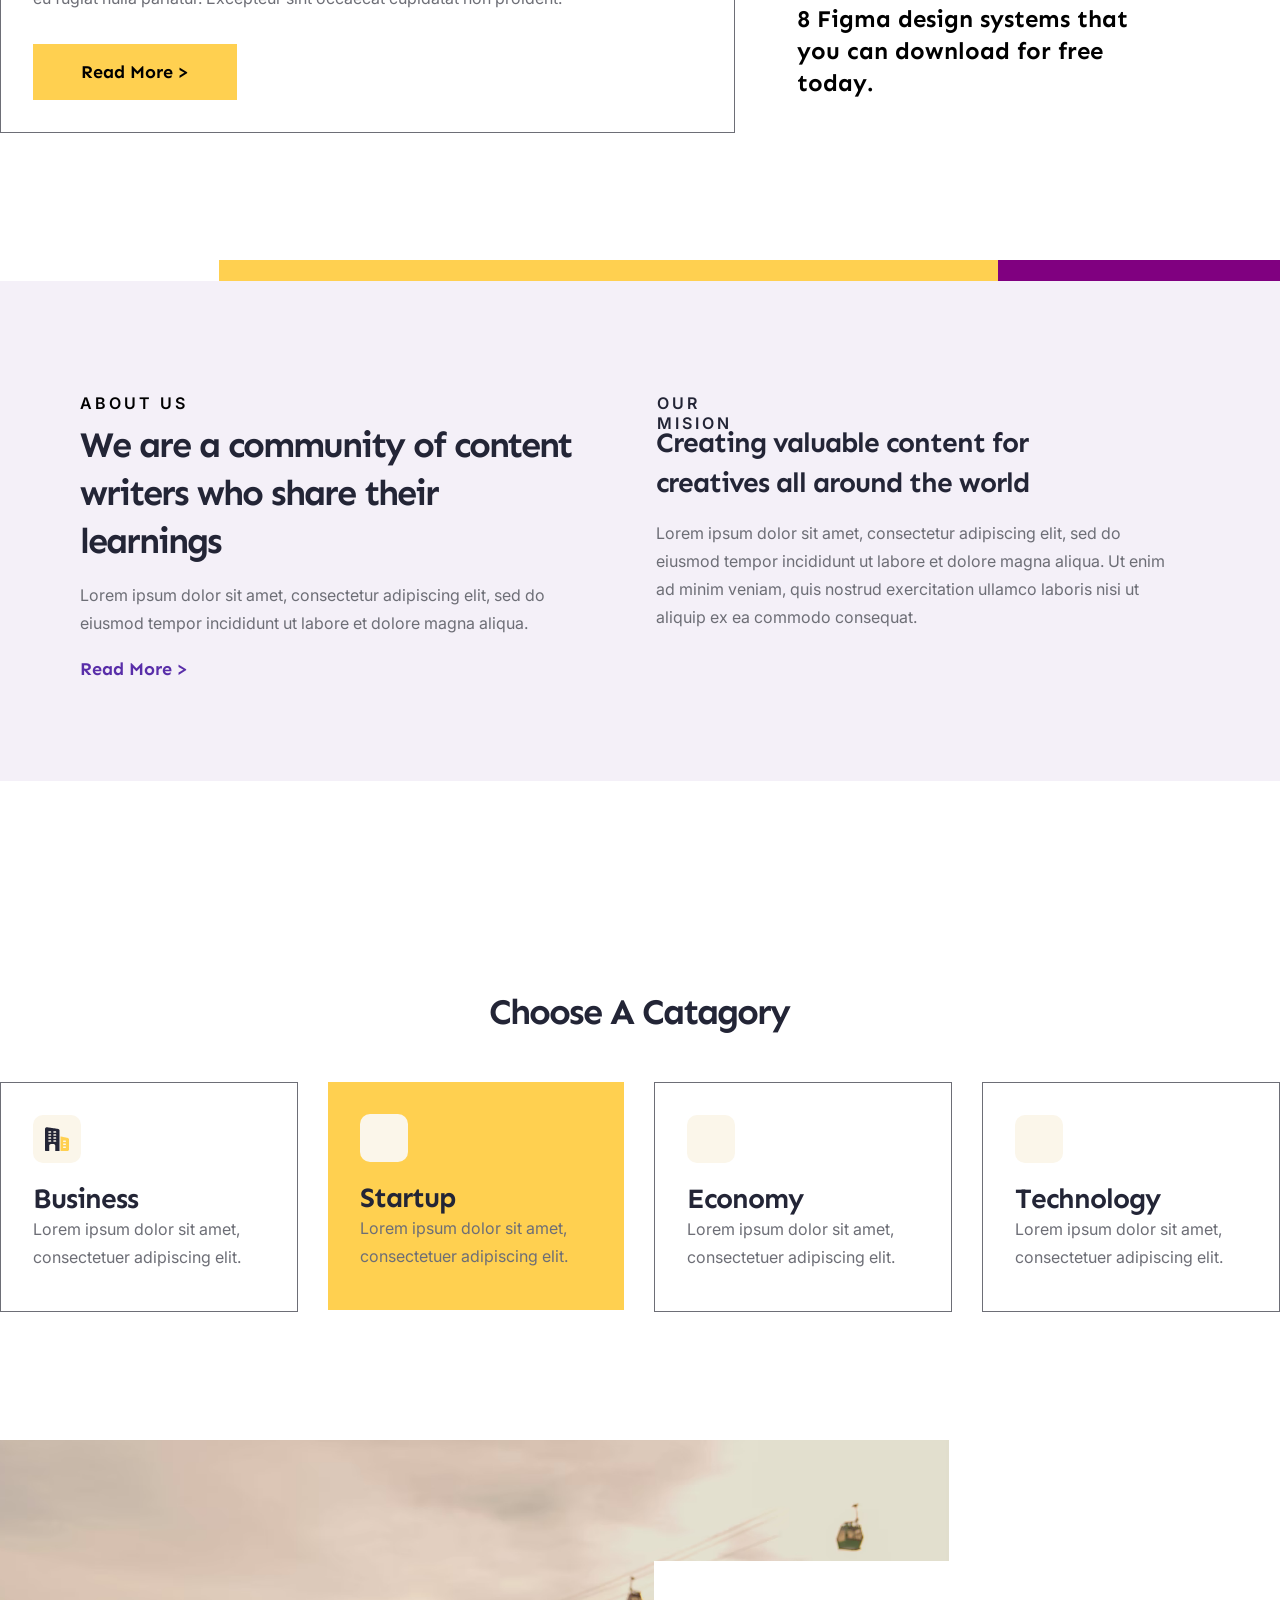
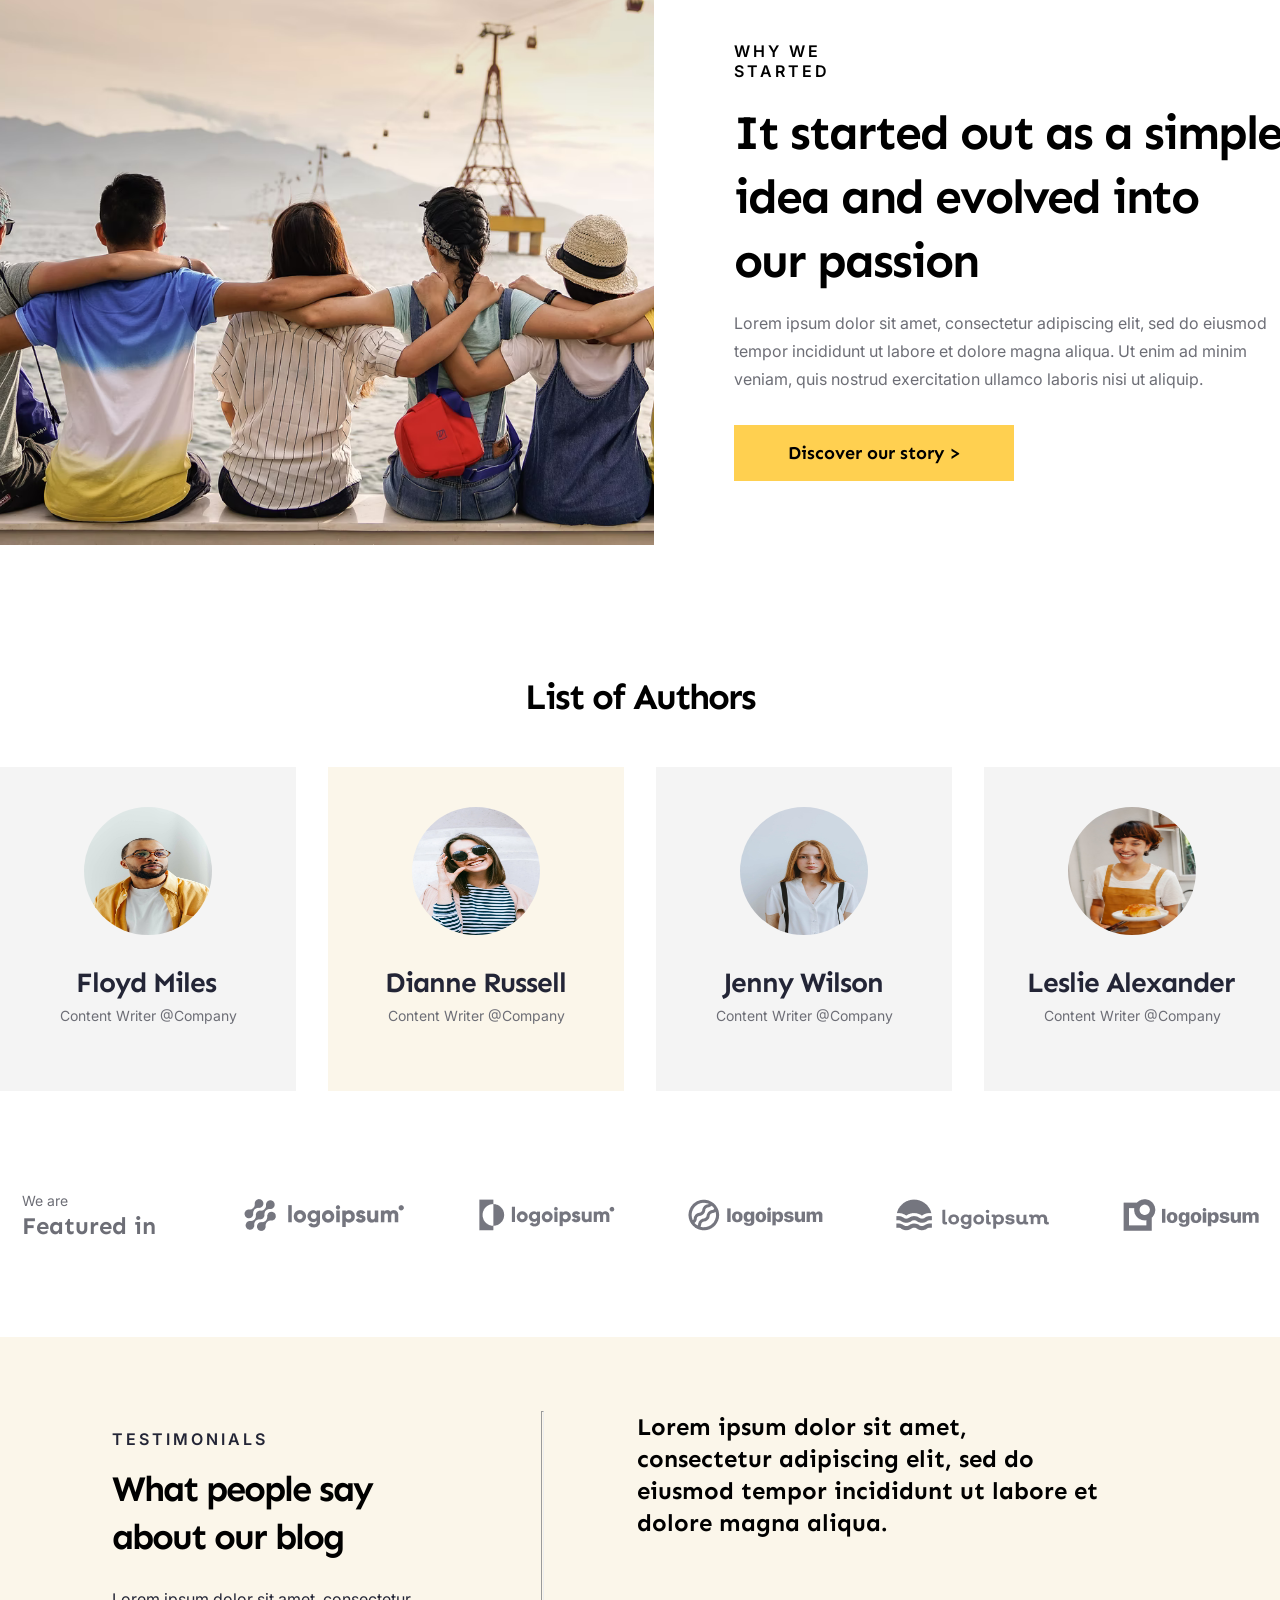
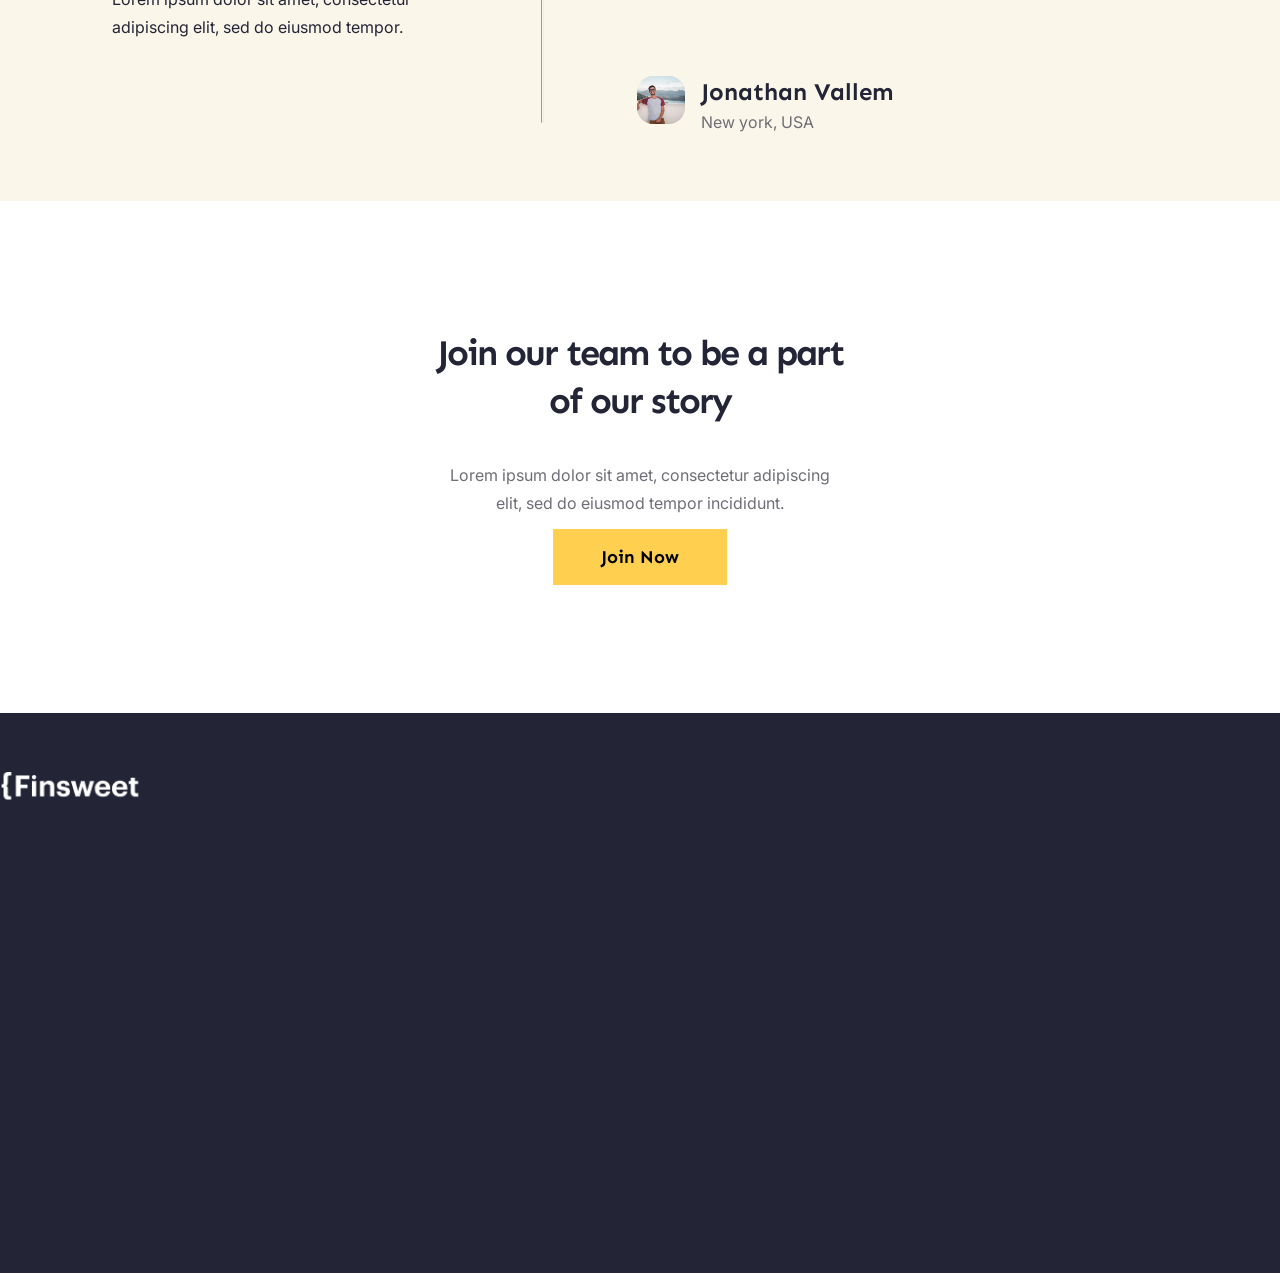
==== commit 4f8d9c3f: "add from Authors to footer" ====
--- a/index.html
+++ b/index.html
@@ -48,7 +48,7 @@
                         <span class="by_john">By <span class="John">John Doe</span> |  May 23, 2022</span>
                         <span class="lorem"> Lorem ipsum dolor sit amet, consectetur adipiscing elit, sed do eiusmod tempor. </span>
                         <span class="Duis_aute">Duis aute irure dolor in reprehenderit in voluptate velit esse cillum dolore eu fugiat nulla pariatur. Excepteur sint occaecat cupidatat non proident.</span>
-                        <buttone class="read_more1">Read More ></button>
+                        <button class="read_more1">Read More ></button>
                     </div>
             </div>
             <div class="All_Posts">
@@ -140,6 +140,105 @@
             <img src="logo/9b1ae821ce4666853a588ecefa1d1add86d0a4da.png" alt="">
 
         </div>
+
+        <div class="List_of_Authors">
+            <div class="info_Authors">
+                <span class="List_Authors">List of Authors</span>
+            </div>
+            <div class="List_all_Authors">
+                <div class="Authors">
+
+                        <img src="logo/b18c46a45b103af032f344457c097e10aa7ebd86.png" alt="">
+
+                        <p class="Name_Authors">Floyd Miles</p>
+                    <span class="info_for_Floyd_Miles">Content Writer @Company</span>
+                </div>
+
+                <div class="Authors1">
+
+                        <img src="logo/254e330894c1db47acb8141c7502d8724bd28fbd.png" alt="">
+
+                        <p class="Name_Authors1">Dianne Russell</p>
+                    <span class="info_for_Dianne_Russell">Content Writer @Company</span>
+                </div>
+
+                <div class="Authors2">
+
+                        <img src="logo/e6f49511e2521d1f9982ee7c506948d0020e937f.png" alt="">
+
+                    <P class="Name_Authors2">Jenny Wilson</P>
+                    <span class="info_for_Jenny_Wilson">Content Writer @Company</span>
+
+                </div>
+
+                <div class="Authors3">
+                        <img src="logo/452f5cc4f310490df993fe9cb9b6b77f5e1512cb.png" alt="">
+                    <p class="Name_Authors3">Leslie Alexander</p>
+                    <span class="info_for_Leslie_Alexander">Content Writer @Company</span>
+                </div>
+
+            </div>
+        </div>
+
+        <div class="Logo_component">
+            <div class="main_info_component">
+                <p class="We_are">We are</p> 
+                <span class="Featured_in">Featured in</span>
+            </div>
+            <div class="Logo_wrapper">
+                <img class="Logo_company" src="logo/Logo Wrapper.png" alt="">
+            </div>
+        </div>
+
+        <div class="Testimonials">
+            <div class="Heading">
+                <p class="TESTIMONIALs">TESTIMONIALS</p>
+                <h1 class="What_people">What people say about our blog</h1>
+                <span class="info_for_people">Lorem ipsum dolor sit amet, consectetur adipiscing elit, sed do eiusmod tempor.</span>
+            </div>
+            <hr class="vertical-line">
+            <div class="Messages">
+                <h1 class="info_messages">Lorem ipsum dolor sit amet, consectetur adipiscing elit, sed do eiusmod tempor incididunt ut labore et dolore magna aliqua.</h1>
+            </div>
+            <div class="Profile">
+                <img  class="photo_profile" src="logo/63bf0ebebaf975398b74732b52898a2562dfa9a6.png" alt="">
+                <p class="Name_Profile">Jonathan Vallem</p>
+                <span class="Info_Profile">New york, USA</span>
+            </div>
+            <div class="back_button">
+            
+            </div>
+            <div class="Next_button">
+            
+            </div>
+        </div>
+
+        <div class="Join_our_Team">
+            <P class="our_team">Join our team to be a part of our story</P>
+            <span class="info_our_team">Lorem ipsum dolor sit amet, consectetur adipiscing <br>elit, sed do eiusmod tempor incididunt.</span>
+            <div class="button_Join_now">
+                <button class="Join_now">
+                    <span class="text_join_now">Join Now</span>
+                </button>
+            </div>
+        </div>
+        
+        <div class="footer">
+            <div class="content">
+                <div class="logo">
+                    <svg width="140" height="28.35" xmlns="http://www.w3.org/2000/svg">
+                        <image href="logo/Logo.png" x="0" y="0" width="140" height="28.35" />
+                    </svg>
+                </div>
+                <nav class="link-list">
+                    <a class="Home">Home</a>
+                    <a class="Blog">Blog</a>
+                    <a class="about-US">About us</a>
+                    <a class="Contact-US">Contact us</a>
+                    <a class="Privacy Policy">Privacy Policy</a>
+                </nav>
+            </div>
+        </div>
     </div>
 </body>
 </html>
--- a/css/style.css
+++ b/css/style.css
@@ -198,7 +198,7 @@
     gap: 12px;
 
     font-family: Sen;
-     font-weight: 700;
+    font-weight: 700;
     font-size: 18px;
     line-height: 24px;
     letter-spacing: 0px;
@@ -312,6 +312,10 @@
     padding-left: 48px;
     gap: 12px;
 
+    outline: none; 
+    border: none;
+    cursor: pointer; 
+
     font-family: Sen;
      font-weight: 700;
     font-size: 18px;
@@ -703,4 +707,528 @@
     margin-bottom: 11.96px;
     margin-right: 12px;
 
-}+}
+
+.Special_Posts {
+    margin-top: 128px;
+    width: 1280px;
+    height: 705px;
+    /* background-color: black; */
+    overflow: hidden;
+    position: relative;
+}
+
+.Special_Posts img {
+    width: 949px;
+    height: 705px;
+    object-fit: cover;
+}
+
+.Special_Content {
+    width: 706px;
+    height: 584px;
+    background-color: #FFFFFF;
+    position: absolute;
+    left: 654px;
+    bottom: 0px;
+}
+
+.Why_we_started {
+    width: 189px;
+    height: 20px;
+    margin-left: 80px;
+    margin-top: 80px;
+
+    font-family: Inter;
+    font-weight: 600;
+    font-size: 16px;
+    line-height: 20px;
+    letter-spacing: 3px;
+    text-transform: uppercase;
+
+}
+
+.It_started {
+    width: 546;
+    height: 192;
+    margin-left: 80px;
+    margin-top: 24px;
+    display: inline-block;
+    
+
+    font-family: Sen;
+    font-weight: 700;
+    font-size: 48px;
+    line-height: 64px;
+    letter-spacing: -2px;
+
+}
+
+.info_special_content {
+    width: 546px;
+    height: 84px;
+    margin-top: 16px;
+    margin-left: 80px;
+
+    font-family: Inter;
+    font-weight: 400;
+    font-size: 16px;
+    line-height: 28px;
+    letter-spacing: 0px;
+
+    display: inline-block;
+    color: #6D6E76;
+}
+
+.discover_our_story {
+    width: 280px;
+    height: 56px;
+    margin-top: 32px;
+    margin-left: 80px;
+    padding-top: 16px;
+    padding-right: 48px;
+    padding-bottom: 16px;
+    padding-left: 48px;
+    gap: 12px;
+
+    background-color: #FFD050;
+    outline: none; 
+    border: none;
+    cursor: pointer; 
+
+    font-family: Sen;
+    font-weight: 700;
+    font-size: 18px;
+    line-height: 24px;
+    letter-spacing: 0px;
+    vertical-align: middle;
+}
+
+.List_of_Authors {
+    width: 1280px;
+    height: 420px;
+    margin-top: 128px;
+ 
+}
+
+.List_all_Authors {
+    display: flex;
+    justify-content: space-between;
+    width: 100%;
+    height: 420px;
+}
+
+.List_all_Authors img {
+    width: 128px;
+    height: 128px;
+    
+    border-radius: 100px;
+    display: flex;
+    align-items: center;
+    margin-left: 84px;
+    margin-top: 40px;
+}
+
+.List_all_Authors div {
+    width: 296px;
+    height: 324px;
+
+    background-color: #F4F4F4;
+    margin-top: 78px;
+}
+
+.List_all_Authors .Name_Authors {
+    width: 209px;
+    height: 40px;
+
+    margin-left: 76px;
+    
+    font-family: Sen;
+    font-weight: 700;
+    font-size: 28px;
+    line-height: 40px;
+    letter-spacing: -1px;
+
+    color: #232536;
+
+}
+
+.List_all_Authors .Name_Authors1 {
+    width: 209px;
+    height: 40px;
+    margin-left: 57px;
+    font-family: Sen;
+    font-weight: 700;
+    font-size: 28px;
+    line-height: 40px;
+    letter-spacing: -1px;
+
+    color: #232536;
+
+}
+
+.List_all_Authors .Name_Authors2 {
+    width: 209px;
+    height: 40px;
+
+    margin-left: 67px;
+    
+    font-family: Sen;
+    font-weight: 700;
+    font-size: 28px;
+    line-height: 40px;
+    letter-spacing: -1px;
+
+    color: #232536;
+
+}
+
+.List_all_Authors .Name_Authors3 {
+    width: 209px;
+    height: 40px;
+
+    margin-left: 43px;
+    
+    font-family: Sen;
+    font-weight: 700;
+    font-size: 28px;
+    line-height: 40px;
+    letter-spacing: -1px;
+    
+    color: #232536;
+}
+
+.List_all_Authors span {
+    width: 240px;
+    height: 20px;
+
+    position:absolute;
+    margin-left: 28px;
+    margin-top: -25px;
+
+    font-family: Inter;
+    font-weight: 400;
+    font-size: 14px;
+    line-height: 20px;
+    letter-spacing: 0px;
+    text-align: center;
+
+    color: #6D6E76;
+}
+
+.List_Authors {
+    width: 230px;
+    height: 16px;
+
+    font-family: Sen;
+    font-weight: 700;
+    font-size: 36px;
+    line-height: 48px;
+    letter-spacing: -2px;
+}
+
+.info_Authors {
+    display: flex;
+    justify-content: center;
+    align-items: center;
+}
+
+.List_all_Authors .Authors1 {
+    background-color: #FBF6EA;
+    width: 296px;
+    height: 324px;
+}
+
+.Logo_component {
+    width: 1237px;
+    height: 52px;
+
+    margin-top: 96px;
+    display: flex;                
+    justify-content: space-between; 
+    align-items: center;         
+}
+
+.main_info_component {
+    display: flex;            
+    align-items: center;
+    width: 200px;
+    height: 52px;
+}
+
+.Featured_in {
+    font-family: Sen;
+    font-weight: 700;
+    font-size: 24px;
+    line-height: 32px;
+    letter-spacing: 0px;
+
+    color: #6D6E76;
+    position: absolute;
+    margin-left: 0px; 
+    margin-bottom: -22px;
+}
+
+.We_are {
+    font-family: Inter;
+    font-weight: 400;
+    font-size: 14px;
+    line-height: 20px;
+    letter-spacing: 0px;
+
+    position: absolute;
+    margin-left: 0px;
+    margin-top: -15px;
+    color: #6D6E76;
+}
+
+.Logo_wrapper {
+ 
+    width: 1015px;
+    height: 32px;
+    opacity: 0.8;
+
+}
+
+.Logo_company {
+    width: 1015px;
+    height: 32px;
+    
+    display: block; /* Важно для масштабирования */
+}
+
+.Testimonials {
+    width: 1280px;
+    height: 464px;
+    margin-top: 96px;
+    background-color: #FBF6EA;
+}
+
+.TESTIMONIALs {
+    width: 153px;
+    height: 20px;
+    
+    margin-left: 112px;
+    margin-top: 92px;
+
+    font-family: Inter;
+    font-weight: 600;
+    font-size: 16px;
+    line-height: 20px;
+    letter-spacing: 3px;
+    text-transform: uppercase;
+
+    color: #232536;
+}
+
+.What_people {
+    width: 345px;
+    height: 96px;
+
+    margin-top: 12px;
+    margin-left: 112px;
+
+    font-family: Sen;
+    font-weight: 700;
+    font-size: 36px;
+    line-height: 48px;
+    letter-spacing: -2px;
+
+}
+
+.info_for_people {
+    width: 349px;
+    height: 56px;
+    
+    margin-top: 0px;
+    margin-left: 112px;
+
+    font-family: Inter, sans-serif;
+    font-weight: 400;
+    font-size: 16px;
+    line-height: 28px;
+    letter-spacing: 0px;
+
+    color: #232536;
+    display: inline-block;
+}
+
+.vertical-line {
+    width: 1px;
+    height: 310px;
+
+    margin-top: -230px;
+    margin-left: 541px;
+
+
+    color: #6D6E76;
+}
+
+.info_messages {
+    width: 469px;
+    height: 128px;
+
+    margin-top: -320px;
+    margin-left: 637px;
+
+    font-family: Sen;
+    font-weight: 700;
+    font-size: 24px;    
+    line-height: 32px;
+    letter-spacing: 0px;
+}
+
+.Testimonials .photo_profile {
+    width: 48px;
+    height: 48px;
+    position: absolute;
+    margin-left: 637px;
+    margin-top: 121px;
+    border-radius: 16px;
+
+    object-fit: cover;
+
+}
+
+.Name_Profile {
+    width: 193px;
+    height: 32px;
+
+    position: absolute;
+    margin-left: 701px;
+    margin-top: 121px;
+
+    font-family: Sen;
+    font-weight: 700;
+    font-size: 24px;
+    line-height: 32px;
+    letter-spacing: 0px;
+
+    color: #232536;
+
+}
+
+.Info_Profile {
+    width: 114px;
+    height: 28px;
+
+    position: absolute;
+    margin-left: 701px;
+    margin-top: 153px;
+
+    font-family: Inter;
+    font-weight: 400;
+    font-size: 16px;
+    line-height: 28px;
+    letter-spacing: 0px;
+    
+    color: #6D6E76;
+
+}
+
+.Join_our_Team {
+    width: 414px;
+    height: 256px;
+
+    margin-top: 128px;
+}
+
+.our_team {
+    width: 414px;
+    height: 96px;
+    margin-top: 0px;
+    font-family: Sen;
+    font-weight: 700;
+    font-size: 36px;
+    line-height: 48px;
+    letter-spacing: -2px;
+    text-align: center;
+    
+    color: #232536;
+
+}
+
+.info_our_team {
+    margin-top: 16px;
+
+    font-family: Inter;
+    font-weight: 400;
+    font-size: 16px;
+    line-height: 28px;
+    letter-spacing: 0px;
+    text-align: center;
+    display: block;
+    color: #6D6E76;
+}
+
+.Join_now {
+    margin-top: 12px;
+
+    width: 174px;
+    height: 56px;
+    padding-top: 16px;
+    padding-right: 48px;
+    padding-bottom: 16px;
+    padding-left: 48px;
+
+    outline: none; 
+    border: none;
+    cursor: pointer; 
+
+    background-color: #FFD050;
+}
+
+.button_Join_now {
+    display: flex;
+    justify-content: center;
+}
+
+.text_join_now {
+    font-family: Sen;
+    font-weight: 700;
+    font-size: 18px;
+    line-height: 24px;
+    letter-spacing: 0px;
+    vertical-align: middle;
+
+}
+
+.footer {
+    margin-top: 128px;
+    width: 1440px;
+    height: 560px;
+    background-color: #232536;
+    /* display: flex;
+    justify-content: space-between; 
+    align-items: center;
+    padding: 0 20px;
+    box-sizing: border-box; */
+    position: relative;
+}
+
+.content {
+
+    width: 1280px;
+    height: 445px;
+    border-width: 1px;
+
+    margin-top: 59px;
+    margin-left: 80px;
+
+    position: relative;
+}
+
+.content .logo {
+    margin-left: 0px;
+    margin-top: 0px;
+
+    position: absolute;
+    top: 0%;
+}
+
+.content .link-list {
+    display: none;
+    position: absolute;
+    margin-left: 703px;
+}
+
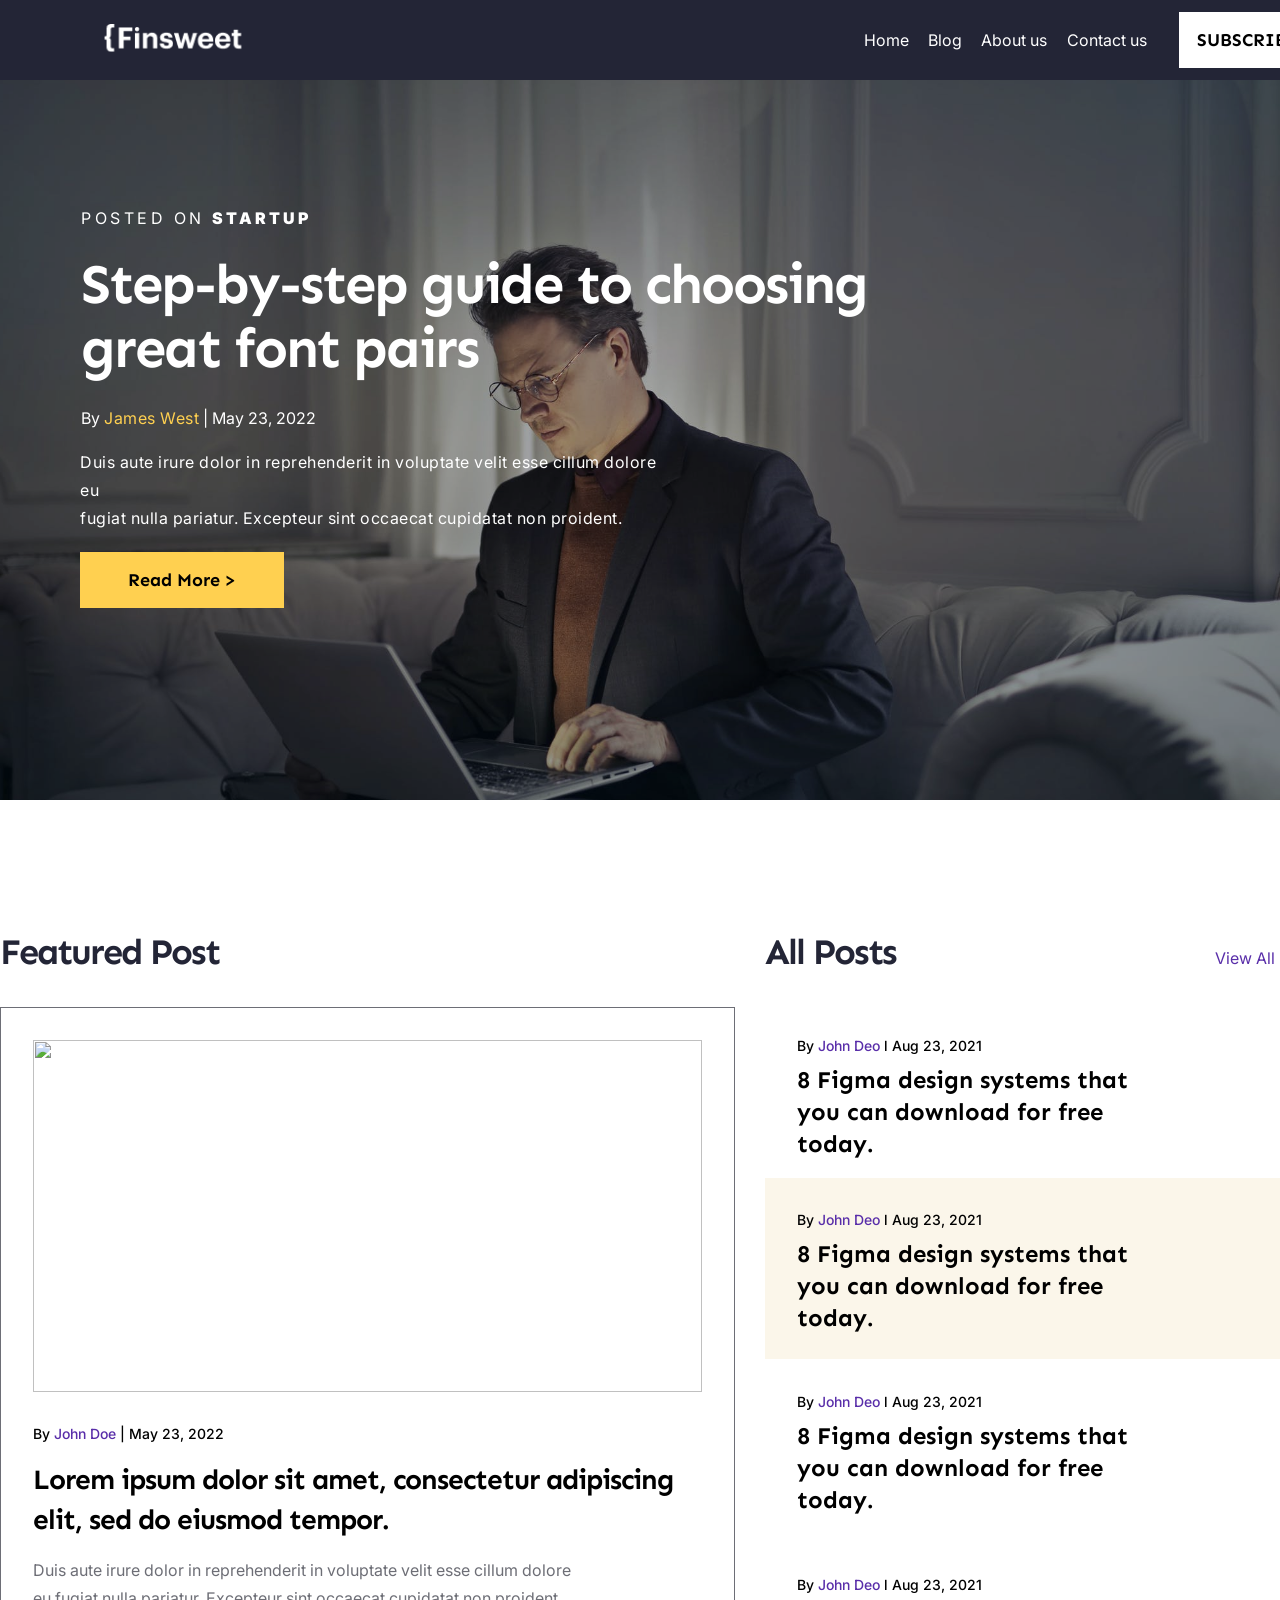
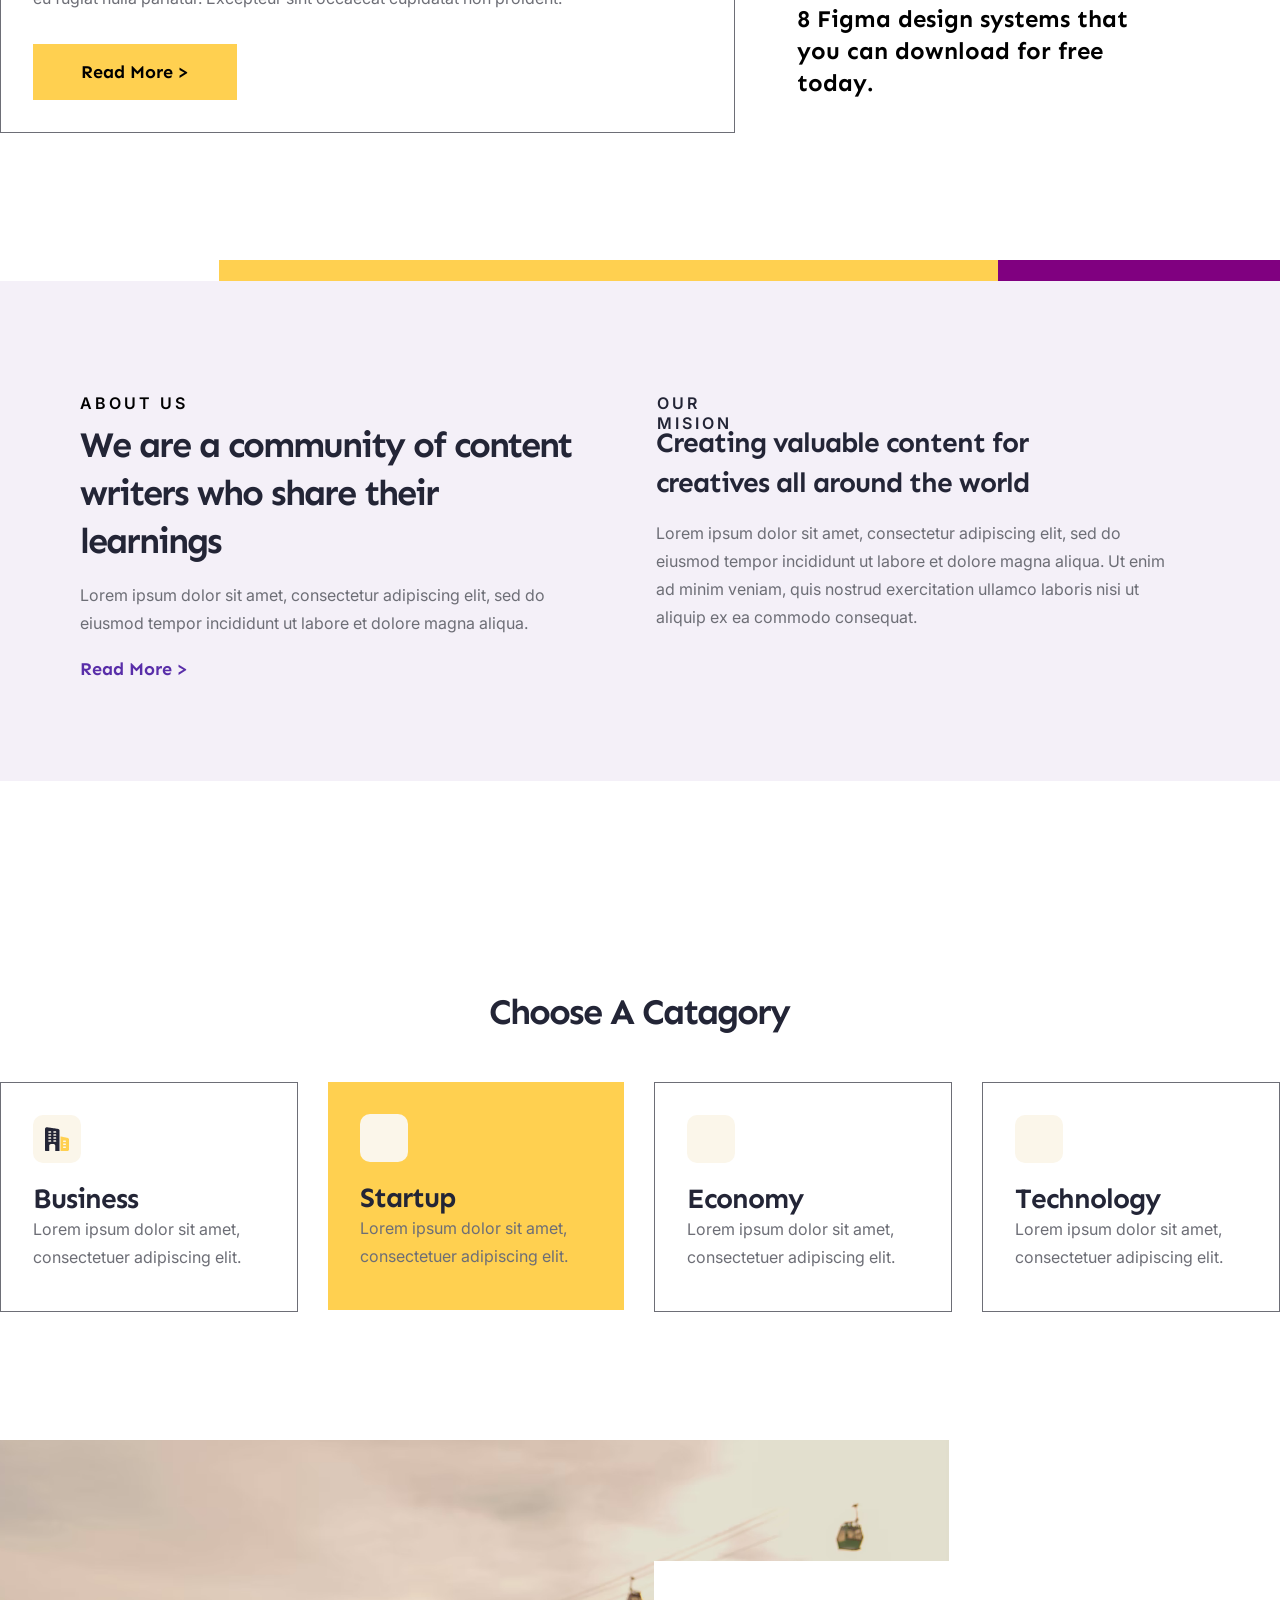
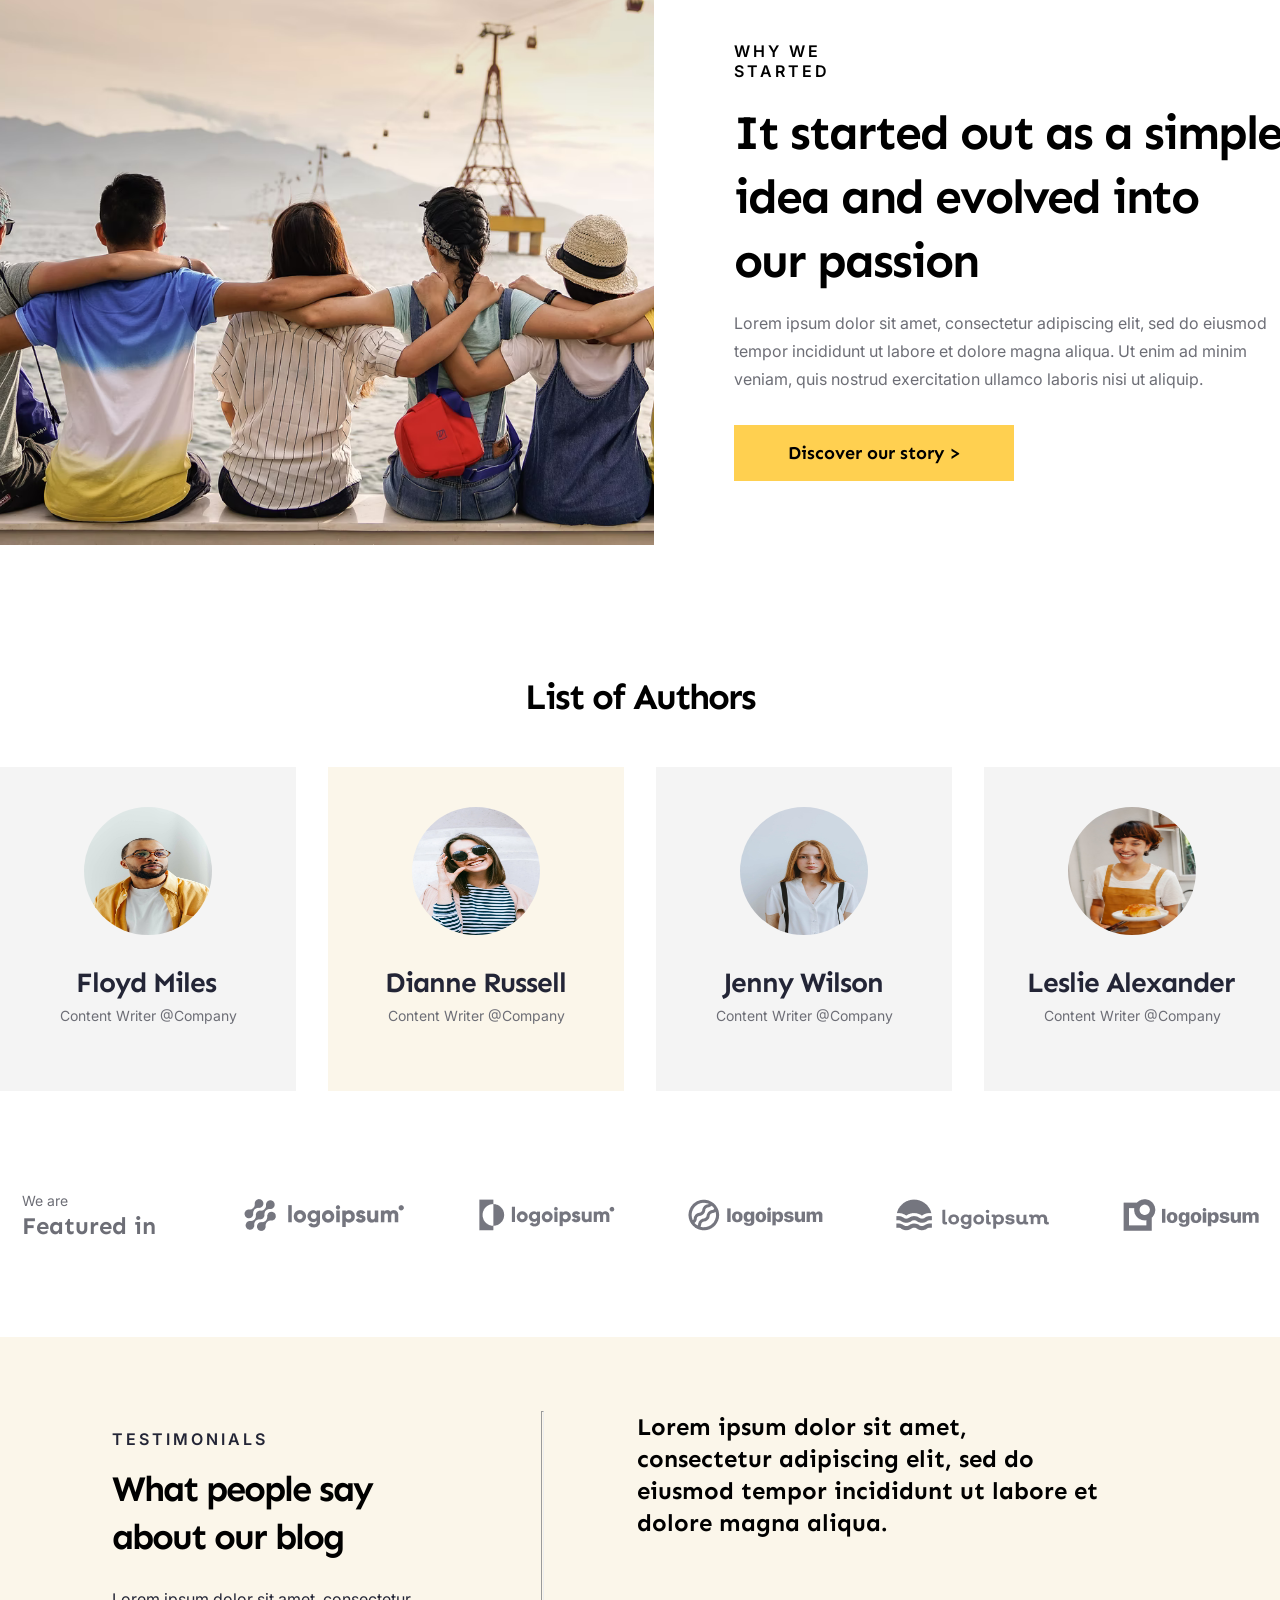
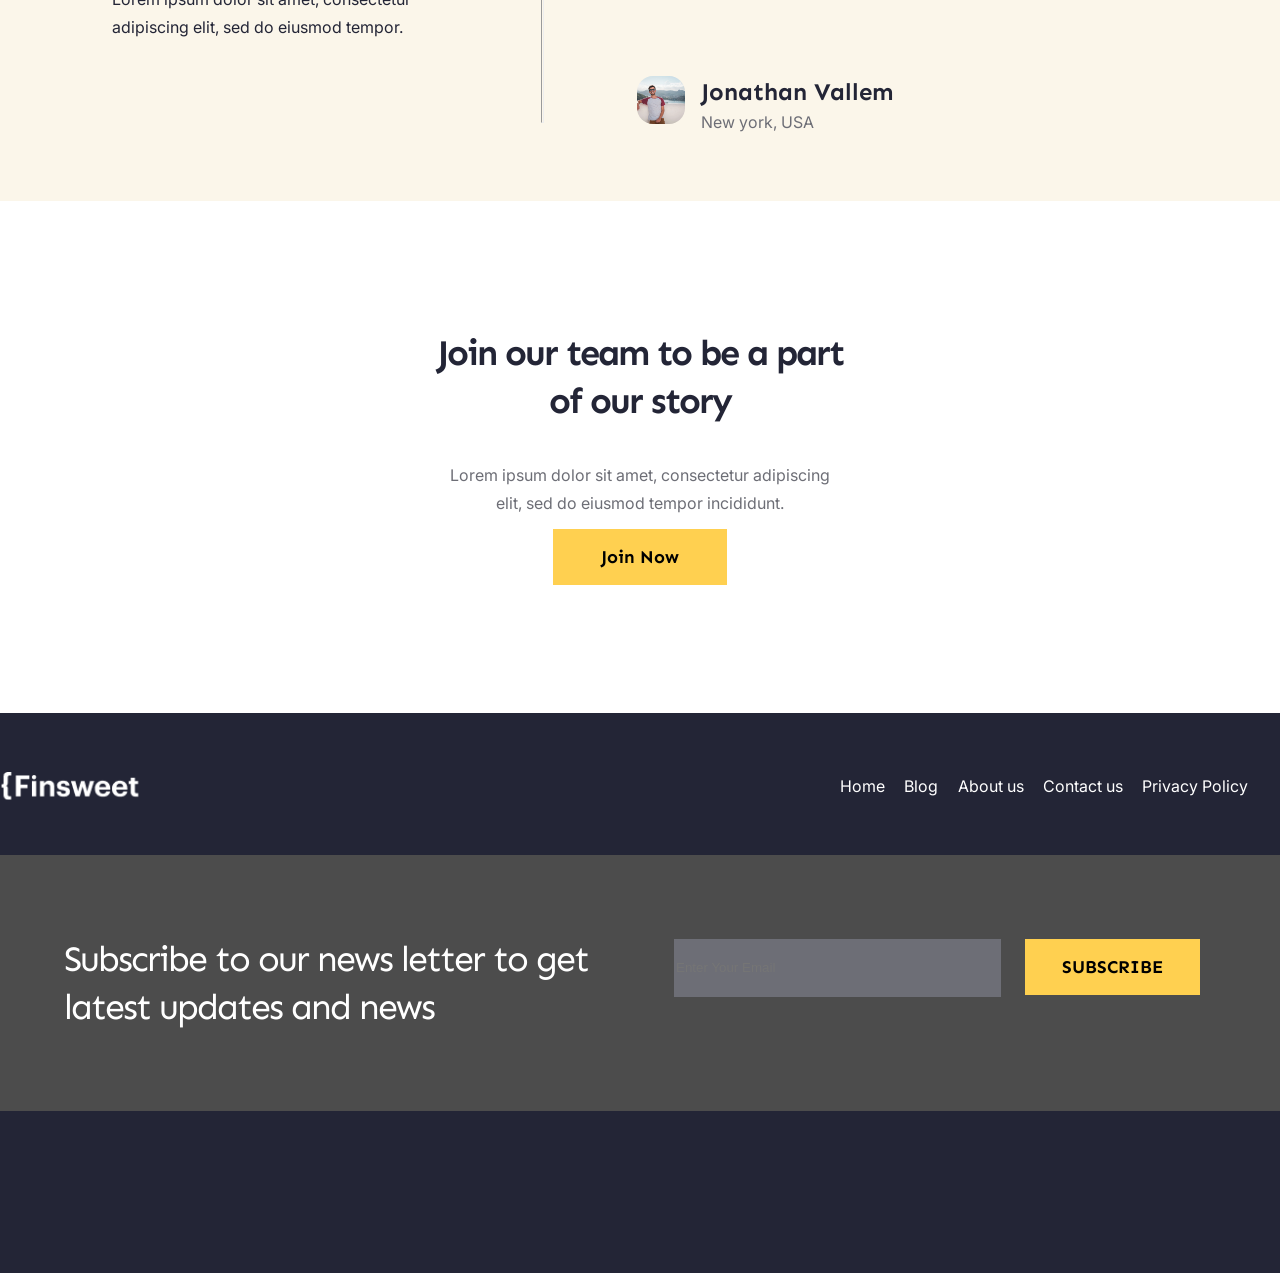
==== commit a5a68ad0: "end main index.html" ====
--- a/index.html
+++ b/index.html
@@ -22,7 +22,7 @@
             </div>
             <nav class="link-list">
                 <a class="Home">Home</a>
-                <a class="Blog">Blog</a>
+                <a class="Blog" href="blog.html">Blog</a>
                 <a class="about-US">About us</a>
                 <a class="Contact-US">Contact us</a>
             </nav>
@@ -224,6 +224,7 @@
         </div>
         
         <div class="footer">
+            
             <div class="content">
                 <div class="logo">
                     <svg width="140" height="28.35" xmlns="http://www.w3.org/2000/svg">
@@ -237,6 +238,17 @@
                     <a class="Contact-US">Contact us</a>
                     <a class="Privacy Policy">Privacy Policy</a>
                 </nav>
+
+                <div class="CTA">
+                    <p class="Subscribe_to_our">Subscribe to our news letter to get latest updates and news</p>
+                    <div class="from_mail">
+                        <input type="text" class="Email_input" id="Email" placeholder="Enter Your Email">
+                    </div>
+                        <button class="btn_subscribe">SUBSCRIBE</button>
+                </div>
+                <div class="Social_wrapper">
+                    <img src="logo/Social wrapper.png" alt="">
+                </div>
             </div>
         </div>
     </div>
--- a/css/style.css
+++ b/css/style.css
@@ -1203,7 +1203,7 @@
     align-items: center;
     padding: 0 20px;
     box-sizing: border-box; */
-    position: relative;
+    /* position: relative; */
 }
 
 .content {
@@ -1227,8 +1227,68 @@
 }
 
 .content .link-list {
-    display: none;
-    position: absolute;
-    margin-left: 703px;
-}
-
+    display: flex;
+    justify-content: flex-end;
+}
+
+.CTA {
+    width: 1280px;
+    height: 256px;
+    border-width: 1px;
+    background-color: #4C4C4C;
+    position:absolute;
+    margin-top: 54.65px;
+    display: flex;
+    /* justify-content: ; */
+}
+
+.Email_input {
+    width: 323px;
+    height: 56px;
+    background-color: #6D6E76;
+    border: none;
+
+    margin-top: 84px;
+    margin-bottom: 116px;
+    margin-left: 64px;
+}
+
+.Subscribe_to_our {
+    width: 562px;
+    height: 96px;
+    color: #FFFFFF;
+
+    font-family: Sen;
+    font-weight: 700px;
+    font-size: 36px;
+    line-height: 48px;  
+    letter-spacing: -2px;
+    vertical-align: middle;
+
+    margin-top: 80px;
+    margin-bottom: 80px;
+    margin-left: 64px;
+}
+
+.CTA .btn_subscribe {
+    margin-top: 84px;
+    margin-bottom: 116px;
+    margin-left: 24px;
+    background-color: #FFD050;
+
+    cursor: pointer;
+}
+
+.Social_wrapper {
+    width: 144px;
+    height: 16px;
+}
+
+.Social_wrapper img {
+    width: 144px;
+    height: 16px;
+
+    position: absolute;
+    left: 1136px;
+    margin-top: 370px;
+}
